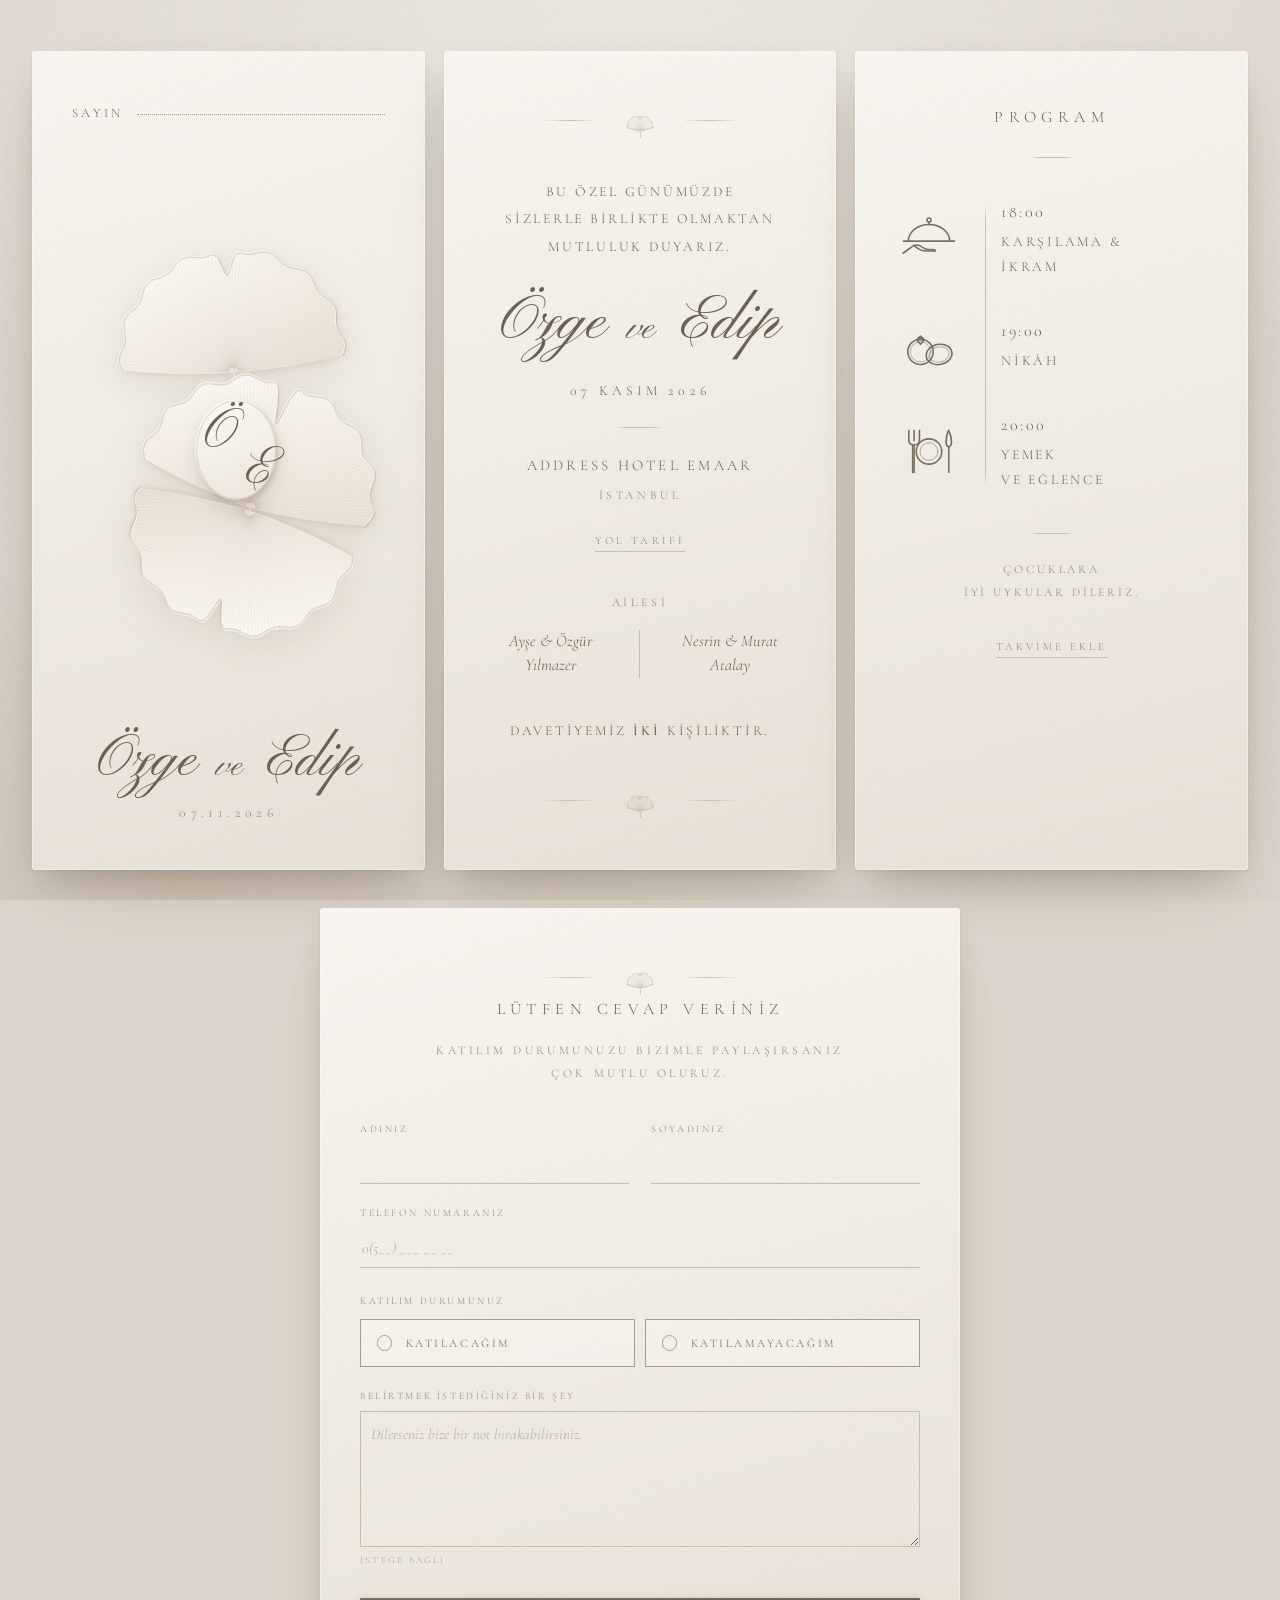
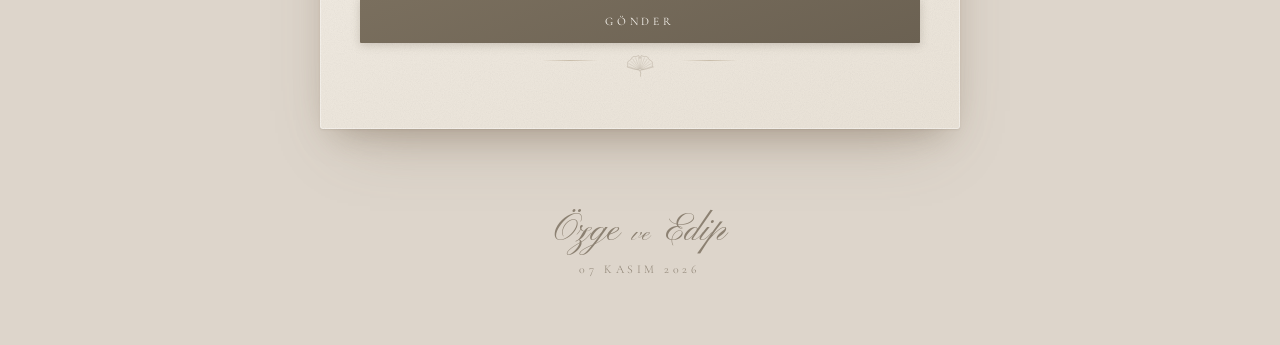
==== iki-kisi/index.html @ 48cc4e79 "Özge ve Edip için dijital düğün davetiyesini yayınlanabilir hale getir. Tek ve iki kişilik sayfalar," ====
<!DOCTYPE html>
<html lang="tr">
  <head>
    <meta charset="utf-8" />
    <meta name="viewport" content="width=device-width, initial-scale=1" />
    <title>Özge &amp; Edip — 07 Kasım 2026 Düğün Davetiyesi</title>
    <meta
      name="description"
      content="Özge ve Edip'in düğün davetiyesi. 07 Kasım 2026, Address Hotel Emaar, İstanbul. Katılım durumunuzu davetiye üzerinden bildirebilirsiniz."
    />
    <meta name="theme-color" content="#ddd5cb" />

    <!-- WhatsApp / sosyal medya önizlemesi -->
    <meta property="og:type" content="website" />
    <meta property="og:locale" content="tr_TR" />
    <meta property="og:title" content="Özge &amp; Edip — Düğün Davetiyesi" />
    <meta
      property="og:description"
      content="07 Kasım 2026 · Address Hotel Emaar, İstanbul. Sizleri aramızda görmek bizi çok mutlu edecek."
    />
    <meta property="og:image" content="../assets/img/og.jpg" />
    <meta property="og:image:width" content="1200" />
    <meta property="og:image:height" content="630" />
    <meta name="twitter:card" content="summary_large_image" />
    <meta name="twitter:image" content="../assets/img/og.jpg" />

    <link rel="icon" href="../assets/img/favicon.svg" type="image/svg+xml" />

    <link rel="preconnect" href="https://fonts.googleapis.com" />
    <link rel="preconnect" href="https://fonts.gstatic.com" crossorigin />
    <link
      href="https://fonts.googleapis.com/css2?family=Cormorant+Garamond:ital,wght@0,300;0,400;0,500;1,300;1,400&family=Pinyon+Script&display=swap"
      rel="stylesheet"
    />
    <link rel="stylesheet" href="../assets/css/davetiye.css" />
  </head>

  <!-- data-kisi: davetiyenin kaç kişilik olduğu (1 veya 2) -->
  <body data-kisi="2">
    <main class="davetiye">
      <!-- ======================= KAPAK ======================= -->
      <section class="kanat kanat--kapak acilan" aria-label="Davetiye kapağı">
        <p class="sayin">
          <span class="sayin__etiket">SAYIN</span>
          <span class="sayin__nokta" aria-hidden="true"></span>
        </p>

        <div class="kapak__gorsel">
          <img
            class="kapak__yapraklar"
            src="../assets/svg/kapak-yapraklar.svg"
            alt=""
            width="760"
            height="1030"
          />
          <span class="monogram" aria-hidden="true">
            <span class="monogram__harf monogram__harf--o">Ö</span>
            <span class="monogram__harf monogram__harf--e">E</span>
          </span>
        </div>

        <p class="el-yazisi kapak__isimler">
          Özge <span class="el-yazisi__ve">ve</span> Edip
        </p>
        <p class="majuskul kapak__tarih">07.11.2026</p>

        <a class="kaydir" href="#davet">
          <span class="kaydir__yazi">DAVETİYEYİ AÇ</span>
          <span class="kaydir__ok" aria-hidden="true"></span>
        </a>
      </section>

      <!-- ==================== DAVET METNİ ==================== -->
      <section class="kanat kanat--davet acilan" id="davet" aria-label="Davet">
        <div class="bordur" aria-hidden="true">
          <span class="bordur__cizgi"></span>
          <img class="bordur__yaprak" src="../assets/svg/sus-ginkgo.svg" alt="" width="100" height="90" />
          <span class="bordur__cizgi"></span>
        </div>

        <p class="majuskul ortala davet__giris">
          BU ÖZEL GÜNÜMÜZDE<br />
          SİZLERLE BİRLİKTE OLMAKTAN<br />
          MUTLULUK DUYARIZ.
        </p>

        <p class="el-yazisi ortala davet__isimler">
          Özge <span class="el-yazisi__ve">ve</span> Edip
        </p>

        <p class="majuskul ortala davet__tarih">07 KASIM 2026</p>

        <hr class="ayrac" />

        <p class="majuskul ortala davet__mekan">ADDRESS HOTEL EMAAR</p>
        <p class="majuskul majuskul--ince ortala davet__sehir">İSTANBUL</p>
        <p class="ortala davet__yol">
          <a
            class="ince-bag"
            href="https://maps.google.com/?q=Address+Hotel+Emaar+%C4%B0stanbul"
            target="_blank"
            rel="noopener"
            >YOL TARİFİ</a
          >
        </p>

        <p class="majuskul majuskul--ince ortala davet__ailesi">AİLESİ</p>
        <div class="aileler">
          <p class="aile">Ayşe &amp; Özgür<br />Yılmazer</p>
          <p class="aile">Nesrin &amp; Murat<br />Atalay</p>
        </div>

        <p class="majuskul ortala davet__kisi">
          DAVETİYEMİZ <span class="davet__kisi-sayi">İKİ</span> KİŞİLİKTİR.
        </p>

        <div class="bordur" aria-hidden="true">
          <span class="bordur__cizgi"></span>
          <img class="bordur__yaprak" src="../assets/svg/sus-ginkgo.svg" alt="" width="100" height="90" />
          <span class="bordur__cizgi"></span>
        </div>
      </section>

      <!-- ====================== PROGRAM ====================== -->
      <section class="kanat kanat--program acilan" aria-label="Program">
        <h2 class="majuskul ortala baslik">PROGRAM</h2>
        <hr class="ayrac" />

        <ol class="program">
          <li class="program__oge">
            <img class="program__ikon" src="../assets/svg/ikon-ikram.svg" alt="" width="64" height="56" />
            <span class="program__metin">
              <span class="majuskul program__saat">18:00</span>
              <span class="majuskul program__ad">KARŞILAMA &amp;<br />İKRAM</span>
            </span>
          </li>
          <li class="program__oge">
            <img class="program__ikon" src="../assets/svg/ikon-nikah.svg" alt="" width="64" height="56" />
            <span class="program__metin">
              <span class="majuskul program__saat">19:00</span>
              <span class="majuskul program__ad">NİKÂH</span>
            </span>
          </li>
          <li class="program__oge">
            <img class="program__ikon" src="../assets/svg/ikon-yemek.svg" alt="" width="64" height="56" />
            <span class="program__metin">
              <span class="majuskul program__saat">20:00</span>
              <span class="majuskul program__ad">YEMEK<br />VE EĞLENCE</span>
            </span>
          </li>
        </ol>

        <hr class="ayrac" />

        <p class="majuskul majuskul--ince ortala program__dilek">
          ÇOCUKLARA<br />İYİ UYKULAR DİLERİZ.
        </p>

        <p class="ortala davet__yol">
          <a class="ince-bag" href="../assets/ozge-edip-dugun.ics" download>TAKVİME EKLE</a>
        </p>
      </section>

      <!-- ==================== KATILIM FORMU =================== -->
      <section class="kanat kanat--rsvp acilan" id="cevap" aria-label="Katılım bildirimi">
        <div class="bordur" aria-hidden="true">
          <span class="bordur__cizgi"></span>
          <img class="bordur__yaprak" src="../assets/svg/sus-ginkgo.svg" alt="" width="100" height="90" />
          <span class="bordur__cizgi"></span>
        </div>

        <h2 class="majuskul ortala baslik">LÜTFEN CEVAP VERİNİZ</h2>
        <p class="majuskul majuskul--ince ortala rsvp__aciklama">
          KATILIM DURUMUNUZU BİZİMLE PAYLAŞIRSANIZ<br />ÇOK MUTLU OLURUZ.
        </p>

        <form class="form" id="katilimFormu" novalidate>
          <input type="hidden" name="davetiyeTipi" value="2 Kişilik" />
          <div class="form__ikili">
            <p class="alan">
              <label class="alan__etiket" for="ad">ADINIZ</label>
              <input
                class="alan__giris"
                type="text"
                id="ad"
                name="ad"
                autocomplete="given-name"
                maxlength="60"
                required
              />
              <span class="alan__hata" data-hata-for="ad"></span>
            </p>
            <p class="alan">
              <label class="alan__etiket" for="soyad">SOYADINIZ</label>
              <input
                class="alan__giris"
                type="text"
                id="soyad"
                name="soyad"
                autocomplete="family-name"
                maxlength="60"
                required
              />
              <span class="alan__hata" data-hata-for="soyad"></span>
            </p>
          </div>

          <p class="alan">
            <label class="alan__etiket" for="telefon">TELEFON NUMARANIZ</label>
            <input
              class="alan__giris"
              type="tel"
              id="telefon"
              name="telefon"
              inputmode="tel"
              autocomplete="tel"
              placeholder="0(5__) ___ __ __"
              maxlength="17"
              required
            />
            <span class="alan__hata" data-hata-for="telefon"></span>
          </p>

          <fieldset class="alan alan--secim">
            <legend class="alan__etiket">KATILIM DURUMUNUZ</legend>
            <div class="secimler">
              <label class="secim">
                <input type="radio" name="katilim" value="Katılacağım" required />
                <span class="secim__kutu">
                  <span class="secim__isaret" aria-hidden="true"></span>
                  <span class="secim__yazi">KATILACAĞIM</span>
                </span>
              </label>
              <label class="secim">
                <input type="radio" name="katilim" value="Katılamayacağım" required />
                <span class="secim__kutu">
                  <span class="secim__isaret" aria-hidden="true"></span>
                  <span class="secim__yazi">KATILAMAYACAĞIM</span>
                </span>
              </label>
            </div>
            <span class="alan__hata" data-hata-for="katilim"></span>
          </fieldset>

          <p class="alan">
            <label class="alan__etiket" for="notu">BELİRTMEK İSTEDİĞİNİZ BİR ŞEY</label>
            <textarea
              class="alan__giris alan__giris--uzun"
              id="notu"
              name="notu"
              rows="4"
              maxlength="600"
              placeholder="Dilerseniz bize bir not bırakabilirsiniz."
            ></textarea>
            <span class="alan__ipucu">İSTEĞE BAĞLI</span>
          </p>

          <button class="dugme" type="submit" id="gonderDugmesi">
            <span class="dugme__yazi">GÖNDER</span>
            <span class="dugme__yukleniyor" aria-hidden="true"></span>
          </button>

          <p class="form__durum" id="formDurumu" role="status" aria-live="polite"></p>
        </form>

        <!-- Gönderim sonrası teşekkür kartı -->
        <div class="tesekkur" id="tesekkurKarti" hidden>
          <img class="tesekkur__yaprak" src="../assets/svg/sus-ginkgo.svg" alt="" width="100" height="90" />
          <p class="el-yazisi tesekkur__baslik">Teşekkür ederiz</p>
          <p class="majuskul majuskul--ince ortala tesekkur__metin" id="tesekkurMetin"></p>
          <button class="ince-bag tesekkur__yeniden" type="button" id="yenidenGonder">
            CEVABIMI GÜNCELLE
          </button>
        </div>

        <div class="bordur" aria-hidden="true">
          <span class="bordur__cizgi"></span>
          <img class="bordur__yaprak" src="../assets/svg/sus-ginkgo.svg" alt="" width="100" height="90" />
          <span class="bordur__cizgi"></span>
        </div>
      </section>
    </main>

    <footer class="dip">
      <p class="el-yazisi dip__isimler">Özge <span class="el-yazisi__ve">ve</span> Edip</p>
      <p class="majuskul majuskul--ince">07 KASIM 2026</p>
    </footer>

    <script src="../assets/js/config.js"></script>
    <script src="../assets/js/davetiye.js"></script>
  </body>
</html>
---- assets/css/davetiye.css ----
/* =========================================================
   Özge & Edip — Dijital Davetiye
   Fiziksel trifold davetiyenin dijital karşılığı
   ========================================================= */

:root {
  /* Kağıt & mürekkep paleti (fotoğraftan örneklenip normalize edildi) */
  --kagit: #f4efe7;
  --kagit-koyu: #eae3d8;
  --kagit-acik: #fbf8f3;
  --tas: #ddd5cb;
  --tas-koyu: #cdc3b6;
  --murekkep: #6b6152;
  --murekkep-acik: #8c8172;
  --murekkep-soluk: #a89d8c;
  --altin: #b6a48c;
  --cizgi: #c9bdaa;

  /* Kabartma gölgeleri */
  --emboss-isik: rgba(255, 255, 255, 0.92);
  --emboss-golge: rgba(150, 133, 111, 0.45);

  /* Tipografi */
  --serif: "Cormorant Garamond", "Times New Roman", serif;
  --script: "Pinyon Script", "Cormorant Garamond", cursive;

  /* Ölçüler */
  --kanat-genislik: 27rem;
  --ic-bosluk: clamp(1.75rem, 6vw, 3.25rem);
}

*,
*::before,
*::after {
  box-sizing: border-box;
}

html {
  -webkit-text-size-adjust: 100%;
  scroll-behavior: smooth;
}

body {
  margin: 0;
  min-height: 100%;
  font-family: var(--serif);
  font-weight: 300;
  color: var(--murekkep);
  background-color: var(--tas);
  background-image: radial-gradient(
      ellipse 120% 80% at 50% 0%,
      rgba(255, 252, 246, 0.55),
      transparent 65%
    ),
    radial-gradient(
      ellipse 90% 70% at 15% 100%,
      rgba(180, 165, 145, 0.35),
      transparent 60%
    );
  background-attachment: fixed;
  line-height: 1.6;
  -webkit-font-smoothing: antialiased;
  text-rendering: optimizeLegibility;
}

/* Taş zemine ince grenli doku */
body::before {
  content: "";
  position: fixed;
  inset: 0;
  z-index: 0;
  pointer-events: none;
  opacity: 0.5;
  background-image: url("data:image/svg+xml,%3Csvg xmlns='http://www.w3.org/2000/svg' width='220' height='220'%3E%3Cfilter id='n'%3E%3CfeTurbulence type='fractalNoise' baseFrequency='0.85' numOctaves='3' stitchTiles='stitch'/%3E%3CfeColorMatrix type='saturate' values='0'/%3E%3C/filter%3E%3Crect width='220' height='220' filter='url(%23n)' opacity='0.35'/%3E%3C/svg%3E");
}

img,
svg {
  display: block;
  max-width: 100%;
}

/* =========================================================
   Yerleşim
   ========================================================= */

.davetiye {
  position: relative;
  z-index: 1;
  display: flex;
  flex-direction: column;
  align-items: center;
  gap: clamp(1.5rem, 4vw, 2.75rem);
  padding: clamp(1.25rem, 4vw, 3.5rem) clamp(0.75rem, 3vw, 2rem)
    clamp(3rem, 8vw, 5rem);
}

/* Bir davetiye kanadı = kağıt kart */
.kanat {
  position: relative;
  width: 100%;
  max-width: var(--kanat-genislik);
  padding: var(--ic-bosluk) clamp(1.5rem, 5vw, 2.5rem);
  background-color: var(--kagit);
  background-image: linear-gradient(
      165deg,
      var(--kagit-acik) 0%,
      var(--kagit) 45%,
      var(--kagit-koyu) 100%
    );
  border-radius: 3px;
  box-shadow: 0 1px 2px rgba(120, 104, 84, 0.16),
    0 14px 32px -12px rgba(120, 104, 84, 0.4),
    0 32px 64px -28px rgba(120, 104, 84, 0.35),
    inset 0 0 0 1px rgba(255, 255, 255, 0.4);
  overflow: hidden;
}

/* Kağıt lifi dokusu */
.kanat::after {
  content: "";
  position: absolute;
  inset: 0;
  pointer-events: none;
  opacity: 0.28;
  background-image: url("data:image/svg+xml,%3Csvg xmlns='http://www.w3.org/2000/svg' width='180' height='180'%3E%3Cfilter id='p'%3E%3CfeTurbulence type='fractalNoise' baseFrequency='0.9' numOctaves='4' stitchTiles='stitch'/%3E%3CfeColorMatrix type='saturate' values='0'/%3E%3C/filter%3E%3Crect width='180' height='180' filter='url(%23p)' opacity='0.4'/%3E%3C/svg%3E");
  mix-blend-mode: multiply;
}

.kanat > * {
  position: relative;
  z-index: 1;
}

/* =========================================================
   Tipografi yardımcıları
   ========================================================= */

.majuskul {
  margin: 0;
  font-weight: 300;
  font-size: clamp(0.72rem, 2.9vw, 0.86rem);
  letter-spacing: 0.24em;
  line-height: 1.85;
  text-transform: uppercase;
  color: var(--murekkep);
}

.majuskul--ince {
  color: var(--murekkep-acik);
  letter-spacing: 0.3em;
  font-size: clamp(0.64rem, 2.5vw, 0.74rem);
}

.el-yazisi {
  margin: 0;
  font-family: var(--script);
  font-weight: 400;
  letter-spacing: 0.01em;
  line-height: 1.15;
  color: var(--murekkep);
}

.ortala {
  text-align: center;
}

/* Kısa yatay ayraç çizgisi */
.ayrac {
  width: 2.75rem;
  height: 1px;
  margin: 1.5rem auto;
  border: 0;
  background: linear-gradient(
    90deg,
    transparent,
    var(--cizgi) 20%,
    var(--cizgi) 80%,
    transparent
  );
}

/* Ginkgo süslemeli üst/alt bordür: — 🍃 — */
.bordur {
  display: flex;
  align-items: center;
  justify-content: center;
  gap: clamp(0.9rem, 4vw, 1.4rem);
}

.bordur__cizgi {
  width: clamp(2.25rem, 12vw, 3.5rem);
  height: 1px;
  background: linear-gradient(90deg, transparent, var(--cizgi), transparent);
}

.bordur__yaprak {
  width: clamp(1.9rem, 7vw, 2.4rem);
  height: auto;
  color: var(--murekkep-soluk);
}

/* =========================================================
   Kabartma (letterpress / emboss) efekti
   ========================================================= */

.kabartma {
  color: var(--kagit);
  filter: drop-shadow(-1px -1px 0.5px var(--emboss-isik))
    drop-shadow(1.5px 2px 1.5px var(--emboss-golge))
    drop-shadow(0 6px 12px rgba(150, 133, 111, 0.22));
}

/* İnce, harf aralıklı bağlantı (Yol Tarifi, Takvime Ekle vb.) */
.ince-bag {
  display: inline-block;
  padding: 0.15em 0;
  font-family: inherit;
  font-size: clamp(0.6rem, 2.4vw, 0.68rem);
  font-weight: 300;
  letter-spacing: 0.28em;
  text-transform: uppercase;
  color: var(--murekkep-acik);
  text-decoration: none;
  border: 0;
  border-bottom: 1px solid var(--cizgi);
  background: none;
  cursor: pointer;
  transition: color 0.3s ease, border-color 0.3s ease;
}

.ince-bag:hover,
.ince-bag:focus-visible {
  color: var(--murekkep);
  border-color: var(--murekkep-acik);
}

.baslik {
  font-size: clamp(0.86rem, 3.4vw, 1rem);
  letter-spacing: 0.34em;
}

/* =========================================================
   KAPAK
   ========================================================= */

.kanat--kapak {
  padding-bottom: clamp(2rem, 6vw, 2.75rem);
}

.sayin {
  display: flex;
  align-items: baseline;
  gap: 0.85rem;
  margin: 0 0 clamp(0.75rem, 3vw, 1.5rem);
  font-size: clamp(0.7rem, 2.8vw, 0.8rem);
  font-weight: 300;
  letter-spacing: 0.26em;
  color: var(--murekkep);
}

.sayin__nokta {
  flex: 1;
  height: 0;
  border-bottom: 1px dotted var(--murekkep-soluk);
  transform: translateY(-0.15em);
}

.kapak__gorsel {
  position: relative;
  margin: 0 auto;
  width: 100%;
  container-type: inline-size;
}

.kapak__yapraklar {
  width: 100%;
  height: auto;
  /* SVG kendi ışık/gölge katmanlarını taşır; burada yalnızca hafif derinlik */
  filter: drop-shadow(0 10px 18px rgba(150, 133, 111, 0.18));
}

/* Yaprakların birleştiği yerdeki oval monogram (SVG'deki oval merkez konumu) */
.monogram {
  position: absolute;
  left: 52.6%;
  top: 50%;
  transform: translate(-50%, -50%);
  width: 25.5%;
  aspect-ratio: 190 / 236;
  display: grid;
  place-items: center;
  border-radius: 50%;
  background-image: linear-gradient(
    160deg,
    var(--kagit-acik) 0%,
    var(--kagit) 50%,
    var(--kagit-koyu) 100%
  );
  box-shadow: -1px -1px 1px rgba(255, 255, 255, 0.9),
    2px 3px 5px rgba(150, 133, 111, 0.35), 0 10px 20px rgba(150, 133, 111, 0.22),
    inset 0 0 0 1px rgba(185, 166, 141, 0.4);
}

.monogram__harf {
  position: absolute;
  font-family: var(--script);
  font-weight: 400;
  line-height: 1;
  color: var(--murekkep);
}

.monogram__harf--o {
  font-size: 2.7rem; /* container query desteklenmezse yedek */
  font-size: 17.5cqw;
  left: 9%;
  top: 6%;
}

.monogram__harf--e {
  font-size: 2.5rem;
  font-size: 16.5cqw;
  right: 7%;
  bottom: 4%;
}

.kapak__isimler {
  margin-top: clamp(-1.5rem, -4vw, -0.75rem);
  font-size: clamp(2.6rem, 12vw, 3.6rem);
  text-align: center;
}

.el-yazisi__ve {
  font-size: 0.62em;
  padding: 0 0.12em;
}

.kapak__tarih {
  margin-top: 0.35rem;
  text-align: center;
  letter-spacing: 0.32em;
  color: var(--murekkep-acik);
}

.kaydir {
  display: flex;
  flex-direction: column;
  align-items: center;
  gap: 0.6rem;
  margin-top: clamp(1.5rem, 5vw, 2.25rem);
  font-size: 0.6rem;
  letter-spacing: 0.3em;
  color: var(--murekkep-soluk);
  text-decoration: none;
  transition: color 0.3s ease;
}

.kaydir:hover,
.kaydir:focus-visible {
  color: var(--murekkep);
}

.kaydir__ok {
  width: 1px;
  height: 2.25rem;
  background: linear-gradient(to bottom, var(--cizgi), transparent);
  animation: kaydirAnim 2.4s ease-in-out infinite;
}

@keyframes kaydirAnim {
  0%,
  100% {
    transform: scaleY(1);
    opacity: 0.75;
  }
  50% {
    transform: scaleY(1.35);
    opacity: 1;
  }
}

/* =========================================================
   DAVET METNİ
   ========================================================= */

.davet__giris {
  margin-top: clamp(1.75rem, 6vw, 2.5rem);
  letter-spacing: 0.2em;
  line-height: 2;
}

.davet__isimler {
  margin-top: clamp(1.25rem, 5vw, 1.75rem);
  font-size: clamp(2.7rem, 13vw, 3.9rem);
}

.davet__tarih {
  margin-top: clamp(0.75rem, 3vw, 1.1rem);
  letter-spacing: 0.3em;
}

.davet__mekan {
  letter-spacing: 0.22em;
  font-size: clamp(0.78rem, 3.1vw, 0.92rem);
}

.davet__sehir {
  margin-top: 0.35rem;
}

.davet__yol {
  margin: clamp(0.9rem, 3vw, 1.25rem) 0 0;
}

.davet__ailesi {
  margin-top: clamp(1.75rem, 6vw, 2.5rem);
  letter-spacing: 0.32em;
}

.aileler {
  display: grid;
  grid-template-columns: 1fr 1px 1fr;
  align-items: center;
  gap: 0 clamp(0.85rem, 4vw, 1.4rem);
  margin-top: clamp(0.75rem, 3vw, 1rem);
}

.aileler::before {
  content: "";
  grid-column: 2;
  grid-row: 1;
  align-self: stretch;
  background: var(--cizgi);
}

.aile {
  margin: 0;
  font-style: italic;
  font-size: clamp(0.74rem, 3vw, 1.02rem);
  line-height: 1.45;
  text-align: center;
  color: var(--murekkep);
  overflow-wrap: break-word;
}

.aile:first-of-type {
  grid-column: 1;
  grid-row: 1;
}

.aile:last-of-type {
  grid-column: 3;
  grid-row: 1;
}

.davet__kisi {
  margin-top: clamp(1.75rem, 6vw, 2.5rem);
  margin-bottom: clamp(1.75rem, 6vw, 2.5rem);
  letter-spacing: 0.2em;
}

.davet__kisi-sayi {
  font-weight: 500;
  letter-spacing: 0.22em;
}

/* =========================================================
   PROGRAM
   ========================================================= */

.program {
  position: relative;
  list-style: none;
  margin: clamp(1.75rem, 6vw, 2.5rem) 0;
  padding: 0;
  display: grid;
  gap: clamp(1.6rem, 6vw, 2.25rem);
}

/* İkon sütunu ile metni ayıran dikey çizgi */
.program::before {
  content: "";
  position: absolute;
  top: 0.35rem;
  bottom: 0.35rem;
  left: clamp(4.4rem, 20vw, 5.6rem);
  width: 1px;
  background: linear-gradient(
    to bottom,
    transparent,
    var(--cizgi) 6%,
    var(--cizgi) 94%,
    transparent
  );
}

.program__oge {
  display: grid;
  grid-template-columns: clamp(3.4rem, 16vw, 4.2rem) 1fr;
  align-items: center;
  gap: 0 clamp(1.6rem, 8vw, 2.4rem);
}

.program__ikon {
  width: 100%;
  height: auto;
  justify-self: center;
  opacity: 0.9;
}

.program__metin {
  display: block;
}

.program__saat {
  display: block;
  letter-spacing: 0.16em;
  font-size: clamp(0.86rem, 3.6vw, 1rem);
}

.program__ad {
  display: block;
  margin-top: 0.1rem;
  letter-spacing: 0.2em;
  color: var(--murekkep);
}

.program__dilek {
  margin-bottom: clamp(1.25rem, 5vw, 1.75rem);
  letter-spacing: 0.24em;
  line-height: 2;
}

/* =========================================================
   KATILIM FORMU
   ========================================================= */

.kanat--rsvp {
  max-width: min(34rem, 100%);
  padding-bottom: clamp(2.25rem, 7vw, 3.25rem);
}

.rsvp__aciklama {
  margin-top: 0.9rem;
  margin-bottom: clamp(1.75rem, 6vw, 2.25rem);
  line-height: 2;
}

.form {
  display: grid;
  gap: clamp(1.1rem, 4vw, 1.4rem);
}

.form__ikili {
  display: grid;
  gap: clamp(1.1rem, 4vw, 1.4rem);
}

.alan {
  display: grid;
  gap: 0.4rem;
  margin: 0;
  min-width: 0;
}

.alan--secim {
  border: 0;
  padding: 0;
  margin: 0.25rem 0 0;
}

.alan__etiket {
  padding: 0;
  font-size: 0.62rem;
  font-weight: 300;
  letter-spacing: 0.26em;
  text-transform: uppercase;
  color: var(--murekkep-acik);
}

.alan__giris {
  width: 100%;
  padding: 0.55rem 0.15rem;
  font-family: var(--serif);
  font-size: 1.05rem;
  font-weight: 400;
  color: var(--murekkep);
  background: transparent;
  border: 0;
  border-bottom: 1px solid var(--cizgi);
  border-radius: 0;
  transition: border-color 0.3s ease, box-shadow 0.3s ease;
  -webkit-appearance: none;
  appearance: none;
}

.alan__giris::placeholder {
  color: var(--murekkep-soluk);
  opacity: 0.7;
  font-style: italic;
  font-size: 0.95rem;
}

.alan__giris:focus {
  outline: none;
  border-color: var(--altin);
  box-shadow: 0 1px 0 0 var(--altin);
}

.alan__giris--uzun {
  padding: 0.6rem 0.65rem;
  border: 1px solid var(--cizgi);
  line-height: 1.7;
  resize: vertical;
  min-height: 5.5rem;
}

.alan__giris--uzun:focus {
  box-shadow: none;
}

.alan__ipucu {
  font-size: 0.58rem;
  letter-spacing: 0.24em;
  text-transform: uppercase;
  color: var(--murekkep-soluk);
}

.alan__hata {
  font-size: 0.68rem;
  letter-spacing: 0.1em;
  color: #a8624f;
  min-height: 0;
}

.alan__hata:empty {
  display: none;
}

.alan--hatali .alan__giris {
  border-color: #c08a78;
}

/* Katılım seçimi */
.secimler {
  display: grid;
  gap: 0.6rem;
  margin-top: 0.55rem;
}

.secim {
  display: block;
  cursor: pointer;
}

.secim input {
  position: absolute;
  opacity: 0;
  width: 0;
  height: 0;
}

.secim__kutu {
  display: flex;
  align-items: center;
  gap: 0.85rem;
  padding: 0.85rem 1rem;
  border: 1px solid var(--murekkep-soluk);
  background: rgba(255, 255, 255, 0.28);
  transition: border-color 0.3s ease, background 0.3s ease,
    box-shadow 0.3s ease;
}

.secim__isaret {
  position: relative;
  flex: none;
  width: 0.95rem;
  height: 0.95rem;
  border: 1px solid var(--murekkep-soluk);
  border-radius: 50%;
}

.secim__isaret::after {
  content: "";
  position: absolute;
  inset: 0.2rem;
  border-radius: 50%;
  background: var(--murekkep);
  opacity: 0;
  transform: scale(0.4);
  transition: opacity 0.25s ease, transform 0.25s ease;
}

.secim__yazi {
  font-size: 0.72rem;
  letter-spacing: 0.22em;
  color: var(--murekkep);
}

.secim input:checked + .secim__kutu {
  border-color: var(--altin);
  background: rgba(255, 255, 255, 0.6);
  box-shadow: inset 0 0 0 1px rgba(182, 164, 140, 0.35);
}

.secim input:checked + .secim__kutu .secim__isaret {
  border-color: var(--murekkep);
}

.secim input:checked + .secim__kutu .secim__isaret::after {
  opacity: 1;
  transform: scale(1);
}

.secim input:focus-visible + .secim__kutu {
  border-color: var(--murekkep-acik);
  box-shadow: 0 0 0 2px rgba(182, 164, 140, 0.35);
}

/* Gönder düğmesi */
.dugme {
  position: relative;
  margin-top: 0.5rem;
  padding: 0.95rem 1.5rem;
  font-family: var(--serif);
  font-size: 0.72rem;
  font-weight: 400;
  letter-spacing: 0.34em;
  text-transform: uppercase;
  color: var(--kagit-acik);
  background: linear-gradient(160deg, #7a6f5e, var(--murekkep));
  border: 0;
  border-radius: 1px;
  cursor: pointer;
  transition: background 0.3s ease, box-shadow 0.3s ease, opacity 0.3s ease;
  box-shadow: 0 2px 10px rgba(107, 97, 82, 0.28);
}

.dugme:hover:not(:disabled) {
  background: linear-gradient(160deg, #877b68, #5d5446);
  box-shadow: 0 4px 16px rgba(107, 97, 82, 0.35);
}

.dugme:disabled {
  opacity: 0.6;
  cursor: default;
}

.dugme__yukleniyor {
  display: none;
  position: absolute;
  top: 50%;
  right: 1.15rem;
  width: 0.85rem;
  height: 0.85rem;
  margin-top: -0.425rem;
  border: 1px solid rgba(255, 255, 255, 0.35);
  border-top-color: var(--kagit-acik);
  border-radius: 50%;
  animation: donuyor 0.9s linear infinite;
}

.dugme--bekliyor .dugme__yukleniyor {
  display: block;
}

@keyframes donuyor {
  to {
    transform: rotate(360deg);
  }
}

.form__durum {
  margin: 0;
  font-size: 0.72rem;
  letter-spacing: 0.12em;
  line-height: 1.7;
  text-align: center;
  color: #a8624f;
}

.form__durum:empty {
  display: none;
}

/* Teşekkür kartı */
.tesekkur {
  display: grid;
  justify-items: center;
  gap: 0.5rem;
  padding: clamp(1.5rem, 6vw, 2.25rem) 0;
  text-align: center;
}

.form[hidden],
.tesekkur[hidden] {
  display: none;
}

.tesekkur__yaprak {
  width: clamp(2.4rem, 10vw, 3rem);
  height: auto;
  opacity: 0.85;
}

.tesekkur__baslik {
  margin-top: 0.4rem;
  font-size: clamp(2.1rem, 10vw, 2.8rem);
}

.tesekkur__metin {
  margin: 0.35rem 0 1.1rem;
  line-height: 2;
}

/* =========================================================
   DİP
   ========================================================= */

.dip {
  position: relative;
  z-index: 1;
  padding: 0 1.25rem clamp(2.5rem, 8vw, 4rem);
  text-align: center;
  color: var(--murekkep-acik);
}

.dip__isimler {
  font-size: clamp(1.9rem, 8vw, 2.4rem);
  color: var(--murekkep-acik);
  margin-bottom: 0.35rem;
}

.dip .majuskul {
  letter-spacing: 0.3em;
}

/* =========================================================
   Geniş ekran: kanatlar yan yana (trifold)
   ========================================================= */

@media (min-width: 40rem) {
  .form__ikili {
    grid-template-columns: 1fr 1fr;
  }
  .secimler {
    grid-template-columns: 1fr 1fr;
  }
}

@media (min-width: 68rem) {
  .davetiye {
    display: grid;
    grid-template-columns: repeat(3, minmax(0, var(--kanat-genislik)));
    align-items: stretch;
    justify-content: center;
    gap: clamp(0.75rem, 1.5vw, 1.25rem);
    row-gap: clamp(1.5rem, 3vw, 2.5rem);
  }

  .kanat--rsvp {
    grid-column: 1 / -1;
    max-width: 40rem;
    margin: 0 auto;
  }

  .kaydir {
    display: none;
  }

  .kanat--kapak {
    display: flex;
    flex-direction: column;
  }

  .kanat--kapak .kapak__gorsel {
    flex: 1;
    display: flex;
    align-items: center;
  }
}

/* =========================================================
   Görünüme girdikçe yumuşak açılma
   ========================================================= */

.acilan {
  opacity: 0;
  transform: translateY(18px);
  transition: opacity 1s ease, transform 1s ease;
}

.acilan.gorunur {
  opacity: 1;
  transform: none;
}

@media (prefers-reduced-motion: reduce) {
  html {
    scroll-behavior: auto;
  }
  .acilan {
    opacity: 1;
    transform: none;
    transition: none;
  }
}

/* =========================================================
   Paylaşım paneli (kök index.html)
   ========================================================= */

.panel {
  min-height: 100vh;
}

.panel__icerik {
  position: relative;
  z-index: 1;
  display: flex;
  justify-content: center;
  padding: clamp(1.5rem, 5vw, 3.5rem) clamp(0.75rem, 3vw, 2rem)
    clamp(3rem, 8vw, 5rem);
}

.kanat--panel {
  max-width: 36rem;
}

.panel__isimler {
  margin-top: clamp(1.25rem, 4vw, 1.75rem);
  font-size: clamp(2.6rem, 12vw, 3.6rem);
}

.panel__aciklama {
  margin: 0.9rem 0 clamp(1.75rem, 6vw, 2.25rem);
  letter-spacing: 0.14em;
  font-size: clamp(0.58rem, 2.3vw, 0.68rem);
  line-height: 2;
}

.linkler {
  display: grid;
  gap: 1rem;
}

.link-kart {
  padding: 1.15rem 1.1rem 1.25rem;
  border: 1px solid var(--cizgi);
  background: rgba(255, 255, 255, 0.28);
}

.link-kart__baslik {
  letter-spacing: 0.28em;
}

.link-kart__yol {
  margin: 0.55rem 0 1rem;
  font-size: 0.82rem;
  letter-spacing: 0.02em;
  line-height: 1.5;
  word-break: break-all;
  color: var(--murekkep-acik);
}

.link-kart__aksiyon {
  display: flex;
  flex-wrap: wrap;
  gap: 0.85rem 1.15rem;
}

.panel__not {
  min-height: 1.4em;
  margin: 1.25rem 0 1.5rem;
}
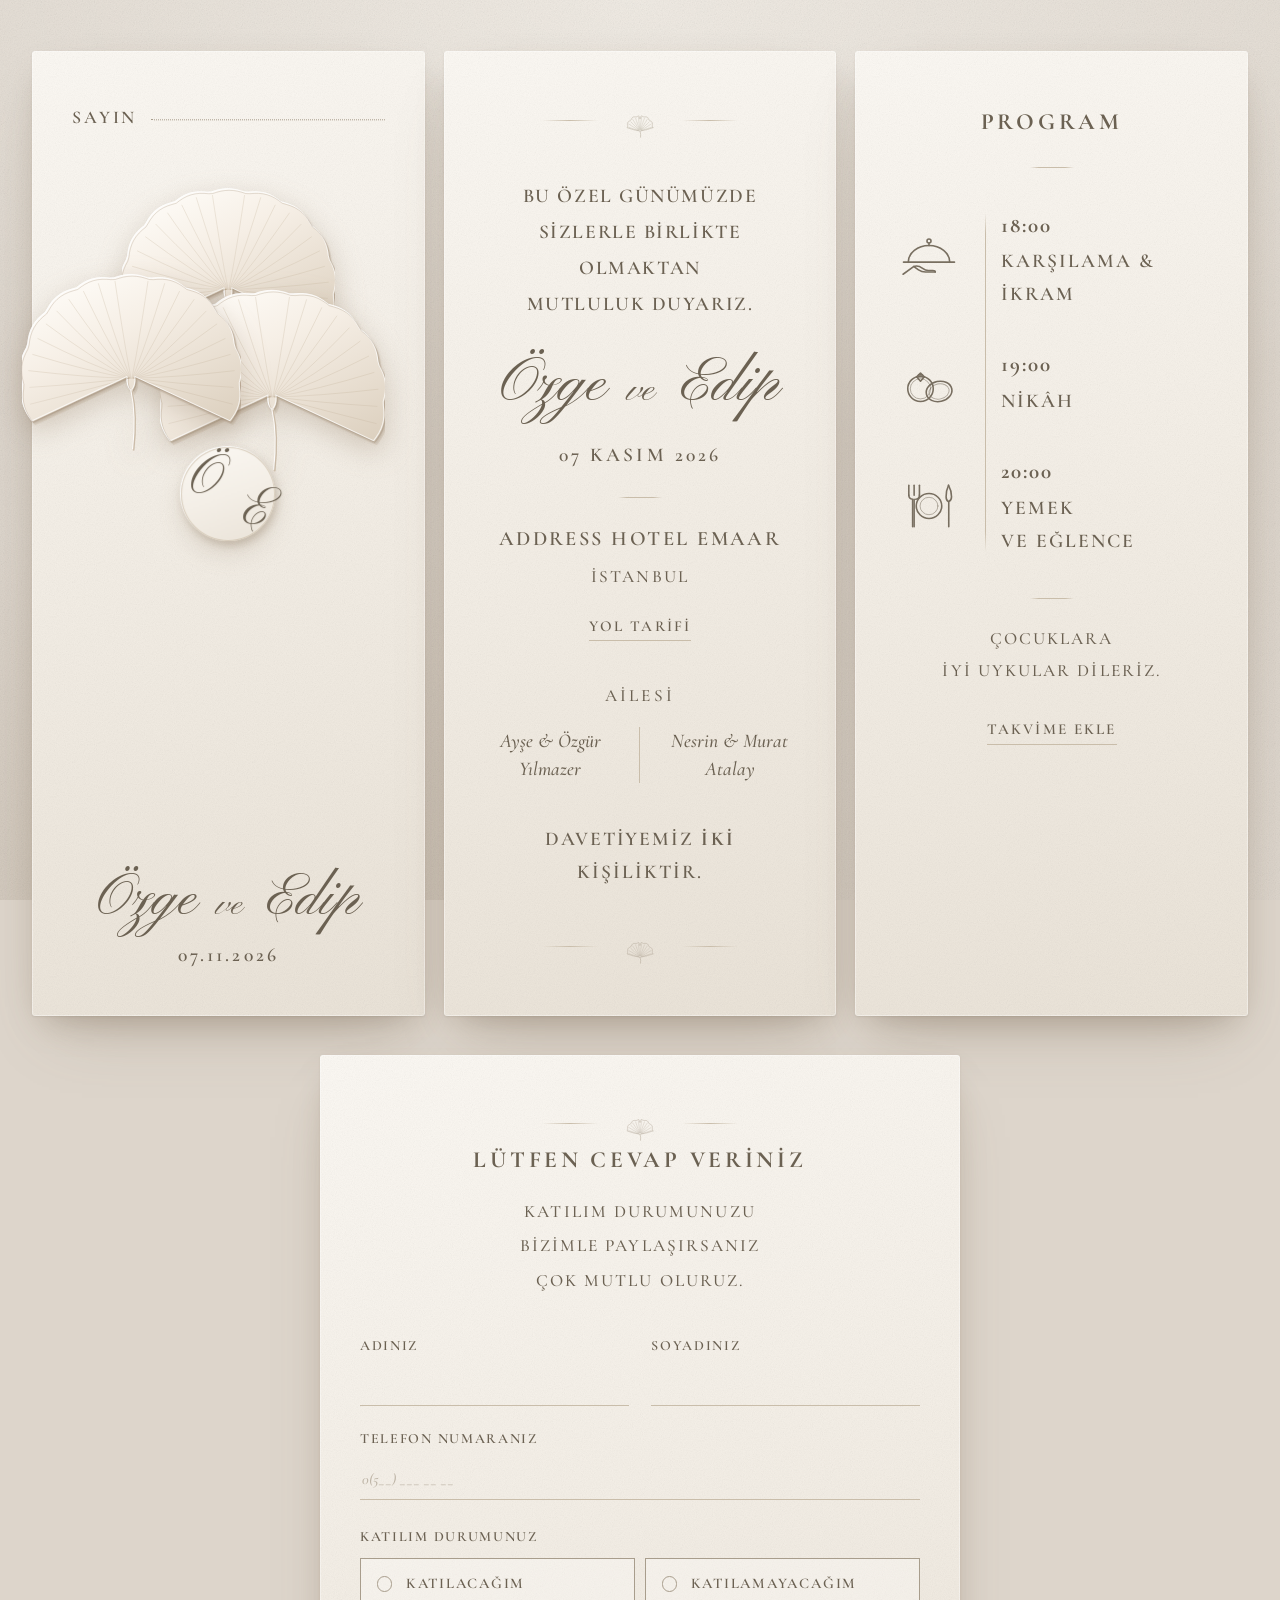
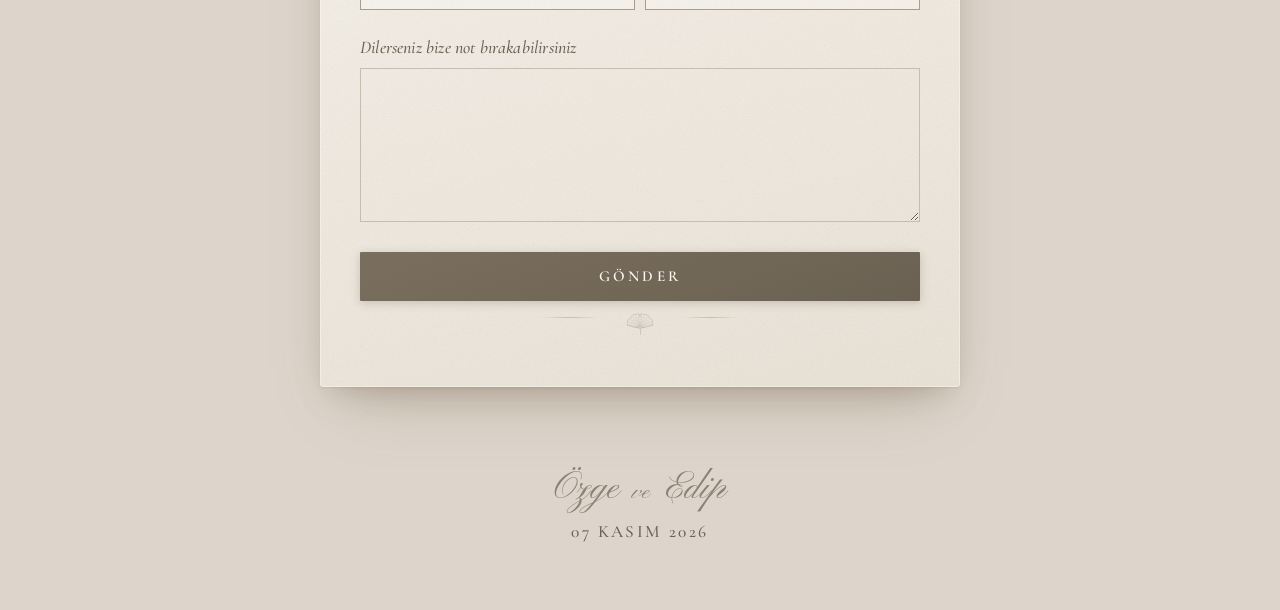
==== commit f1cb5227: "Kapaktaki ginkgo kümesini üç yapraklı ve hareketli hale getir; yazıları büyüt. Not alanı etiketi art" ====
--- a/iki-kisi/index.html
+++ b/iki-kisi/index.html
@@ -18,18 +18,19 @@
       property="og:description"
       content="07 Kasım 2026 · Address Hotel Emaar, İstanbul. Sizleri aramızda görmek bizi çok mutlu edecek."
     />
-    <meta property="og:image" content="../assets/img/og.jpg" />
+    <meta property="og:url" content="https://edippppp.github.io/ozge-edip-davetiye/iki-kisi/" />
+    <meta property="og:image" content="https://edippppp.github.io/ozge-edip-davetiye/assets/img/og.jpg" />
     <meta property="og:image:width" content="1200" />
     <meta property="og:image:height" content="630" />
     <meta name="twitter:card" content="summary_large_image" />
-    <meta name="twitter:image" content="../assets/img/og.jpg" />
+    <meta name="twitter:image" content="https://edippppp.github.io/ozge-edip-davetiye/assets/img/og.jpg" />
 
     <link rel="icon" href="../assets/img/favicon.svg" type="image/svg+xml" />
 
     <link rel="preconnect" href="https://fonts.googleapis.com" />
     <link rel="preconnect" href="https://fonts.gstatic.com" crossorigin />
     <link
-      href="https://fonts.googleapis.com/css2?family=Cormorant+Garamond:ital,wght@0,300;0,400;0,500;1,300;1,400&family=Pinyon+Script&display=swap"
+      href="https://fonts.googleapis.com/css2?family=Cormorant+Garamond:ital,wght@0,400;0,500;0,600;0,700;1,400;1,500;1,600&family=Pinyon+Script&display=swap"
       rel="stylesheet"
     />
     <link rel="stylesheet" href="../assets/css/davetiye.css" />
@@ -46,13 +47,11 @@
         </p>
 
         <div class="kapak__gorsel">
-          <img
-            class="kapak__yapraklar"
-            src="../assets/svg/kapak-yapraklar.svg"
-            alt=""
-            width="760"
-            height="1030"
-          />
+          <div class="ginkgo" aria-hidden="true">
+            <img class="ginkgo__yaprak ginkgo__yaprak--ust" src="../assets/svg/yaprak.svg" alt="" width="400" height="450" />
+            <img class="ginkgo__yaprak ginkgo__yaprak--sol" src="../assets/svg/yaprak.svg" alt="" width="400" height="450" />
+            <img class="ginkgo__yaprak ginkgo__yaprak--sag" src="../assets/svg/yaprak.svg" alt="" width="400" height="450" />
+          </div>
           <span class="monogram" aria-hidden="true">
             <span class="monogram__harf monogram__harf--o">Ö</span>
             <span class="monogram__harf monogram__harf--e">E</span>
@@ -80,7 +79,8 @@
 
         <p class="majuskul ortala davet__giris">
           BU ÖZEL GÜNÜMÜZDE<br />
-          SİZLERLE BİRLİKTE OLMAKTAN<br />
+          SİZLERLE BİRLİKTE<br />
+          OLMAKTAN<br />
           MUTLULUK DUYARIZ.
         </p>
 
@@ -171,7 +171,7 @@
 
         <h2 class="majuskul ortala baslik">LÜTFEN CEVAP VERİNİZ</h2>
         <p class="majuskul majuskul--ince ortala rsvp__aciklama">
-          KATILIM DURUMUNUZU BİZİMLE PAYLAŞIRSANIZ<br />ÇOK MUTLU OLURUZ.
+          KATILIM DURUMUNUZU<br />BİZİMLE PAYLAŞIRSANIZ<br />ÇOK MUTLU OLURUZ.
         </p>
 
         <form class="form" id="katilimFormu" novalidate>
@@ -243,16 +243,14 @@
           </fieldset>
 
           <p class="alan">
-            <label class="alan__etiket" for="notu">BELİRTMEK İSTEDİĞİNİZ BİR ŞEY</label>
+            <label class="alan__etiket alan__etiket--cumle" for="notu">Dilerseniz bize not bırakabilirsiniz</label>
             <textarea
               class="alan__giris alan__giris--uzun"
               id="notu"
               name="notu"
               rows="4"
               maxlength="600"
-              placeholder="Dilerseniz bize bir not bırakabilirsiniz."
             ></textarea>
-            <span class="alan__ipucu">İSTEĞE BAĞLI</span>
           </p>
 
           <button class="dugme" type="submit" id="gonderDugmesi">
--- a/assets/css/davetiye.css
+++ b/assets/css/davetiye.css
@@ -44,7 +44,7 @@
   margin: 0;
   min-height: 100%;
   font-family: var(--serif);
-  font-weight: 300;
+  font-weight: 500;
   color: var(--murekkep);
   background-color: var(--tas);
   background-image: radial-gradient(
@@ -138,18 +138,19 @@
 
 .majuskul {
   margin: 0;
-  font-weight: 300;
-  font-size: clamp(0.72rem, 2.9vw, 0.86rem);
-  letter-spacing: 0.24em;
-  line-height: 1.85;
+  font-weight: 600;
+  font-size: clamp(1rem, 3.8vw, 1.22rem);
+  letter-spacing: 0.1em;
+  line-height: 1.7;
   text-transform: uppercase;
   color: var(--murekkep);
 }
 
 .majuskul--ince {
-  color: var(--murekkep-acik);
-  letter-spacing: 0.3em;
-  font-size: clamp(0.64rem, 2.5vw, 0.74rem);
+  color: var(--murekkep);
+  letter-spacing: 0.12em;
+  font-weight: 500;
+  font-size: clamp(0.92rem, 3.4vw, 1.08rem);
 }
 
 .el-yazisi {
@@ -216,11 +217,11 @@
   display: inline-block;
   padding: 0.15em 0;
   font-family: inherit;
-  font-size: clamp(0.6rem, 2.4vw, 0.68rem);
-  font-weight: 300;
-  letter-spacing: 0.28em;
+  font-size: clamp(0.82rem, 3vw, 0.95rem);
+  font-weight: 600;
+  letter-spacing: 0.14em;
   text-transform: uppercase;
-  color: var(--murekkep-acik);
+  color: var(--murekkep);
   text-decoration: none;
   border: 0;
   border-bottom: 1px solid var(--cizgi);
@@ -236,8 +237,9 @@
 }
 
 .baslik {
-  font-size: clamp(0.86rem, 3.4vw, 1rem);
-  letter-spacing: 0.34em;
+  font-size: clamp(1.2rem, 4.4vw, 1.45rem);
+  letter-spacing: 0.16em;
+  font-weight: 700;
 }
 
 /* =========================================================
@@ -246,6 +248,7 @@
 
 .kanat--kapak {
   padding-bottom: clamp(2rem, 6vw, 2.75rem);
+  overflow: visible;
 }
 
 .sayin {
@@ -253,9 +256,9 @@
   align-items: baseline;
   gap: 0.85rem;
   margin: 0 0 clamp(0.75rem, 3vw, 1.5rem);
-  font-size: clamp(0.7rem, 2.8vw, 0.8rem);
-  font-weight: 300;
-  letter-spacing: 0.26em;
+  font-size: clamp(0.95rem, 3.5vw, 1.12rem);
+  font-weight: 600;
+  letter-spacing: 0.16em;
   color: var(--murekkep);
 }
 
@@ -270,24 +273,101 @@
   position: relative;
   margin: 0 auto;
   width: 100%;
+  transform-style: preserve-3d;
   container-type: inline-size;
 }
 
-.kapak__yapraklar {
+/* Üç ginkgo yaprağı — fiziksel davetiyedeki küme */
+.ginkgo {
+  position: relative;
   width: 100%;
+  aspect-ratio: 1 / 1.12;
+  perspective: 920px;
+  transform-style: preserve-3d;
+  animation: sahneNefes 11s ease-in-out infinite;
+}
+
+.ginkgo__yaprak {
+  position: absolute;
+  width: 68%;
   height: auto;
-  /* SVG kendi ışık/gölge katmanlarını taşır; burada yalnızca hafif derinlik */
-  filter: drop-shadow(0 10px 18px rgba(150, 133, 111, 0.18));
-}
-
-/* Yaprakların birleştiği yerdeki oval monogram (SVG'deki oval merkez konumu) */
+  transform-origin: 50% 76%;
+  pointer-events: none;
+  will-change: transform;
+  filter: drop-shadow(1px 10px 14px rgba(140, 118, 92, 0.32));
+}
+
+.ginkgo__yaprak--ust {
+  left: 16%;
+  top: -8%;
+  z-index: 1;
+  animation: yaprakUst 8s ease-in-out infinite;
+}
+
+.ginkgo__yaprak--sol {
+  left: -16%;
+  top: 16%;
+  width: 70%;
+  z-index: 2;
+  animation: yaprakSol 9.5s ease-in-out infinite;
+}
+
+.ginkgo__yaprak--sag {
+  left: 28%;
+  top: 20%;
+  width: 72%;
+  z-index: 1;
+  animation: yaprakSag 7.8s ease-in-out infinite;
+}
+
+@keyframes sahneNefes {
+  0%,
+  100% {
+    transform: rotateY(-5deg) rotateX(4deg);
+  }
+  50% {
+    transform: rotateY(6deg) rotateX(1deg);
+  }
+}
+
+@keyframes yaprakUst {
+  0%,
+  100% {
+    transform: rotate(-10deg) rotateY(-10deg) translate3d(0, 0, 12px);
+  }
+  50% {
+    transform: rotate(-3deg) rotateY(10deg) translate3d(0, -8px, 18px);
+  }
+}
+
+@keyframes yaprakSol {
+  0%,
+  100% {
+    transform: rotate(-128deg) rotateY(8deg) translate3d(0, 0, 4px);
+  }
+  50% {
+    transform: rotate(-120deg) rotateY(-9deg) translate3d(-4px, 6px, 10px);
+  }
+}
+
+@keyframes yaprakSag {
+  0%,
+  100% {
+    transform: rotate(126deg) rotateX(6deg) translate3d(0, 0, 2px);
+  }
+  50% {
+    transform: rotate(134deg) rotateX(-5deg) translate3d(5px, 4px, 12px);
+  }
+}
+
 .monogram {
   position: absolute;
-  left: 52.6%;
-  top: 50%;
+  left: 50%;
+  top: 46%;
   transform: translate(-50%, -50%);
-  width: 25.5%;
-  aspect-ratio: 190 / 236;
+  width: 30%;
+  aspect-ratio: 1;
+  z-index: 4;
   display: grid;
   place-items: center;
   border-radius: 50%;
@@ -297,9 +377,20 @@
     var(--kagit) 50%,
     var(--kagit-koyu) 100%
   );
-  box-shadow: -1px -1px 1px rgba(255, 255, 255, 0.9),
-    2px 3px 5px rgba(150, 133, 111, 0.35), 0 10px 20px rgba(150, 133, 111, 0.22),
-    inset 0 0 0 1px rgba(185, 166, 141, 0.4);
+  box-shadow: -1px -1px 1px rgba(255, 255, 255, 0.95),
+    2px 4px 8px rgba(150, 133, 111, 0.4), 0 12px 24px rgba(150, 133, 111, 0.22),
+    inset 0 0 0 1px rgba(185, 166, 141, 0.45);
+  animation: monogramNefes 11s ease-in-out infinite;
+}
+
+@keyframes monogramNefes {
+  0%,
+  100% {
+    transform: translate(-50%, -50%) translateZ(28px);
+  }
+  50% {
+    transform: translate(-50%, -52%) translateZ(36px);
+  }
 }
 
 .monogram__harf {
@@ -338,8 +429,9 @@
 .kapak__tarih {
   margin-top: 0.35rem;
   text-align: center;
-  letter-spacing: 0.32em;
-  color: var(--murekkep-acik);
+  letter-spacing: 0.16em;
+  font-weight: 600;
+  color: var(--murekkep);
 }
 
 .kaydir {
@@ -348,9 +440,10 @@
   align-items: center;
   gap: 0.6rem;
   margin-top: clamp(1.5rem, 5vw, 2.25rem);
-  font-size: 0.6rem;
-  letter-spacing: 0.3em;
-  color: var(--murekkep-soluk);
+  font-size: 0.82rem;
+  font-weight: 600;
+  letter-spacing: 0.18em;
+  color: var(--murekkep-acik);
   text-decoration: none;
   transition: color 0.3s ease;
 }
@@ -385,8 +478,8 @@
 
 .davet__giris {
   margin-top: clamp(1.75rem, 6vw, 2.5rem);
-  letter-spacing: 0.2em;
-  line-height: 2;
+  letter-spacing: 0.08em;
+  line-height: 1.85;
 }
 
 .davet__isimler {
@@ -396,12 +489,12 @@
 
 .davet__tarih {
   margin-top: clamp(0.75rem, 3vw, 1.1rem);
-  letter-spacing: 0.3em;
+  letter-spacing: 0.16em;
 }
 
 .davet__mekan {
-  letter-spacing: 0.22em;
-  font-size: clamp(0.78rem, 3.1vw, 0.92rem);
+  letter-spacing: 0.12em;
+  font-size: clamp(1.05rem, 4vw, 1.28rem);
 }
 
 .davet__sehir {
@@ -414,7 +507,7 @@
 
 .davet__ailesi {
   margin-top: clamp(1.75rem, 6vw, 2.5rem);
-  letter-spacing: 0.32em;
+  letter-spacing: 0.18em;
 }
 
 .aileler {
@@ -436,7 +529,8 @@
 .aile {
   margin: 0;
   font-style: italic;
-  font-size: clamp(0.74rem, 3vw, 1.02rem);
+  font-weight: 500;
+  font-size: clamp(0.98rem, 3.8vw, 1.22rem);
   line-height: 1.45;
   text-align: center;
   color: var(--murekkep);
@@ -456,12 +550,12 @@
 .davet__kisi {
   margin-top: clamp(1.75rem, 6vw, 2.5rem);
   margin-bottom: clamp(1.75rem, 6vw, 2.5rem);
-  letter-spacing: 0.2em;
+  letter-spacing: 0.1em;
 }
 
 .davet__kisi-sayi {
-  font-weight: 500;
-  letter-spacing: 0.22em;
+  font-weight: 700;
+  letter-spacing: 0.12em;
 }
 
 /* =========================================================
@@ -514,21 +608,23 @@
 
 .program__saat {
   display: block;
-  letter-spacing: 0.16em;
-  font-size: clamp(0.86rem, 3.6vw, 1rem);
+  letter-spacing: 0.1em;
+  font-size: clamp(1.12rem, 4.2vw, 1.32rem);
+  font-weight: 700;
 }
 
 .program__ad {
   display: block;
   margin-top: 0.1rem;
-  letter-spacing: 0.2em;
+  letter-spacing: 0.1em;
+  font-weight: 600;
   color: var(--murekkep);
 }
 
 .program__dilek {
   margin-bottom: clamp(1.25rem, 5vw, 1.75rem);
-  letter-spacing: 0.24em;
-  line-height: 2;
+  letter-spacing: 0.12em;
+  line-height: 1.85;
 }
 
 /* =========================================================
@@ -571,19 +667,27 @@
 
 .alan__etiket {
   padding: 0;
-  font-size: 0.62rem;
-  font-weight: 300;
-  letter-spacing: 0.26em;
+  font-size: 0.88rem;
+  font-weight: 600;
+  letter-spacing: 0.12em;
   text-transform: uppercase;
-  color: var(--murekkep-acik);
+  color: var(--murekkep);
+}
+
+.alan__etiket--cumle {
+  text-transform: none;
+  letter-spacing: 0.01em;
+  font-size: 1.12rem;
+  font-weight: 500;
+  font-style: italic;
 }
 
 .alan__giris {
   width: 100%;
   padding: 0.55rem 0.15rem;
   font-family: var(--serif);
-  font-size: 1.05rem;
-  font-weight: 400;
+  font-size: 1.22rem;
+  font-weight: 500;
   color: var(--murekkep);
   background: transparent;
   border: 0;
@@ -627,8 +731,9 @@
 }
 
 .alan__hata {
-  font-size: 0.68rem;
-  letter-spacing: 0.1em;
+  font-size: 0.88rem;
+  font-weight: 500;
+  letter-spacing: 0.02em;
   color: #a8624f;
   min-height: 0;
 }
@@ -692,8 +797,9 @@
 }
 
 .secim__yazi {
-  font-size: 0.72rem;
-  letter-spacing: 0.22em;
+  font-size: 0.92rem;
+  font-weight: 600;
+  letter-spacing: 0.12em;
   color: var(--murekkep);
 }
 
@@ -723,9 +829,9 @@
   margin-top: 0.5rem;
   padding: 0.95rem 1.5rem;
   font-family: var(--serif);
-  font-size: 0.72rem;
-  font-weight: 400;
-  letter-spacing: 0.34em;
+  font-size: 0.95rem;
+  font-weight: 600;
+  letter-spacing: 0.2em;
   text-transform: uppercase;
   color: var(--kagit-acik);
   background: linear-gradient(160deg, #7a6f5e, var(--murekkep));
@@ -772,8 +878,9 @@
 
 .form__durum {
   margin: 0;
-  font-size: 0.72rem;
-  letter-spacing: 0.12em;
+  font-size: 0.92rem;
+  font-weight: 500;
+  letter-spacing: 0.06em;
   line-height: 1.7;
   text-align: center;
   color: #a8624f;
@@ -832,7 +939,7 @@
 }
 
 .dip .majuskul {
-  letter-spacing: 0.3em;
+  letter-spacing: 0.14em;
 }
 
 /* =========================================================
@@ -875,8 +982,6 @@
 
   .kanat--kapak .kapak__gorsel {
     flex: 1;
-    display: flex;
-    align-items: center;
   }
 }
 
@@ -903,6 +1008,12 @@
     opacity: 1;
     transform: none;
     transition: none;
+  }
+  .ginkgo,
+  .ginkgo__yaprak,
+  .monogram,
+  .kaydir__ok {
+    animation: none !important;
   }
 }
 
@@ -934,9 +1045,9 @@
 
 .panel__aciklama {
   margin: 0.9rem 0 clamp(1.75rem, 6vw, 2.25rem);
-  letter-spacing: 0.14em;
-  font-size: clamp(0.58rem, 2.3vw, 0.68rem);
-  line-height: 2;
+  letter-spacing: 0.08em;
+  font-size: clamp(0.88rem, 3.2vw, 1.02rem);
+  line-height: 1.85;
 }
 
 .linkler {
@@ -951,16 +1062,17 @@
 }
 
 .link-kart__baslik {
-  letter-spacing: 0.28em;
+  letter-spacing: 0.14em;
 }
 
 .link-kart__yol {
   margin: 0.55rem 0 1rem;
-  font-size: 0.82rem;
+  font-size: 0.95rem;
+  font-weight: 500;
   letter-spacing: 0.02em;
   line-height: 1.5;
   word-break: break-all;
-  color: var(--murekkep-acik);
+  color: var(--murekkep);
 }
 
 .link-kart__aksiyon {
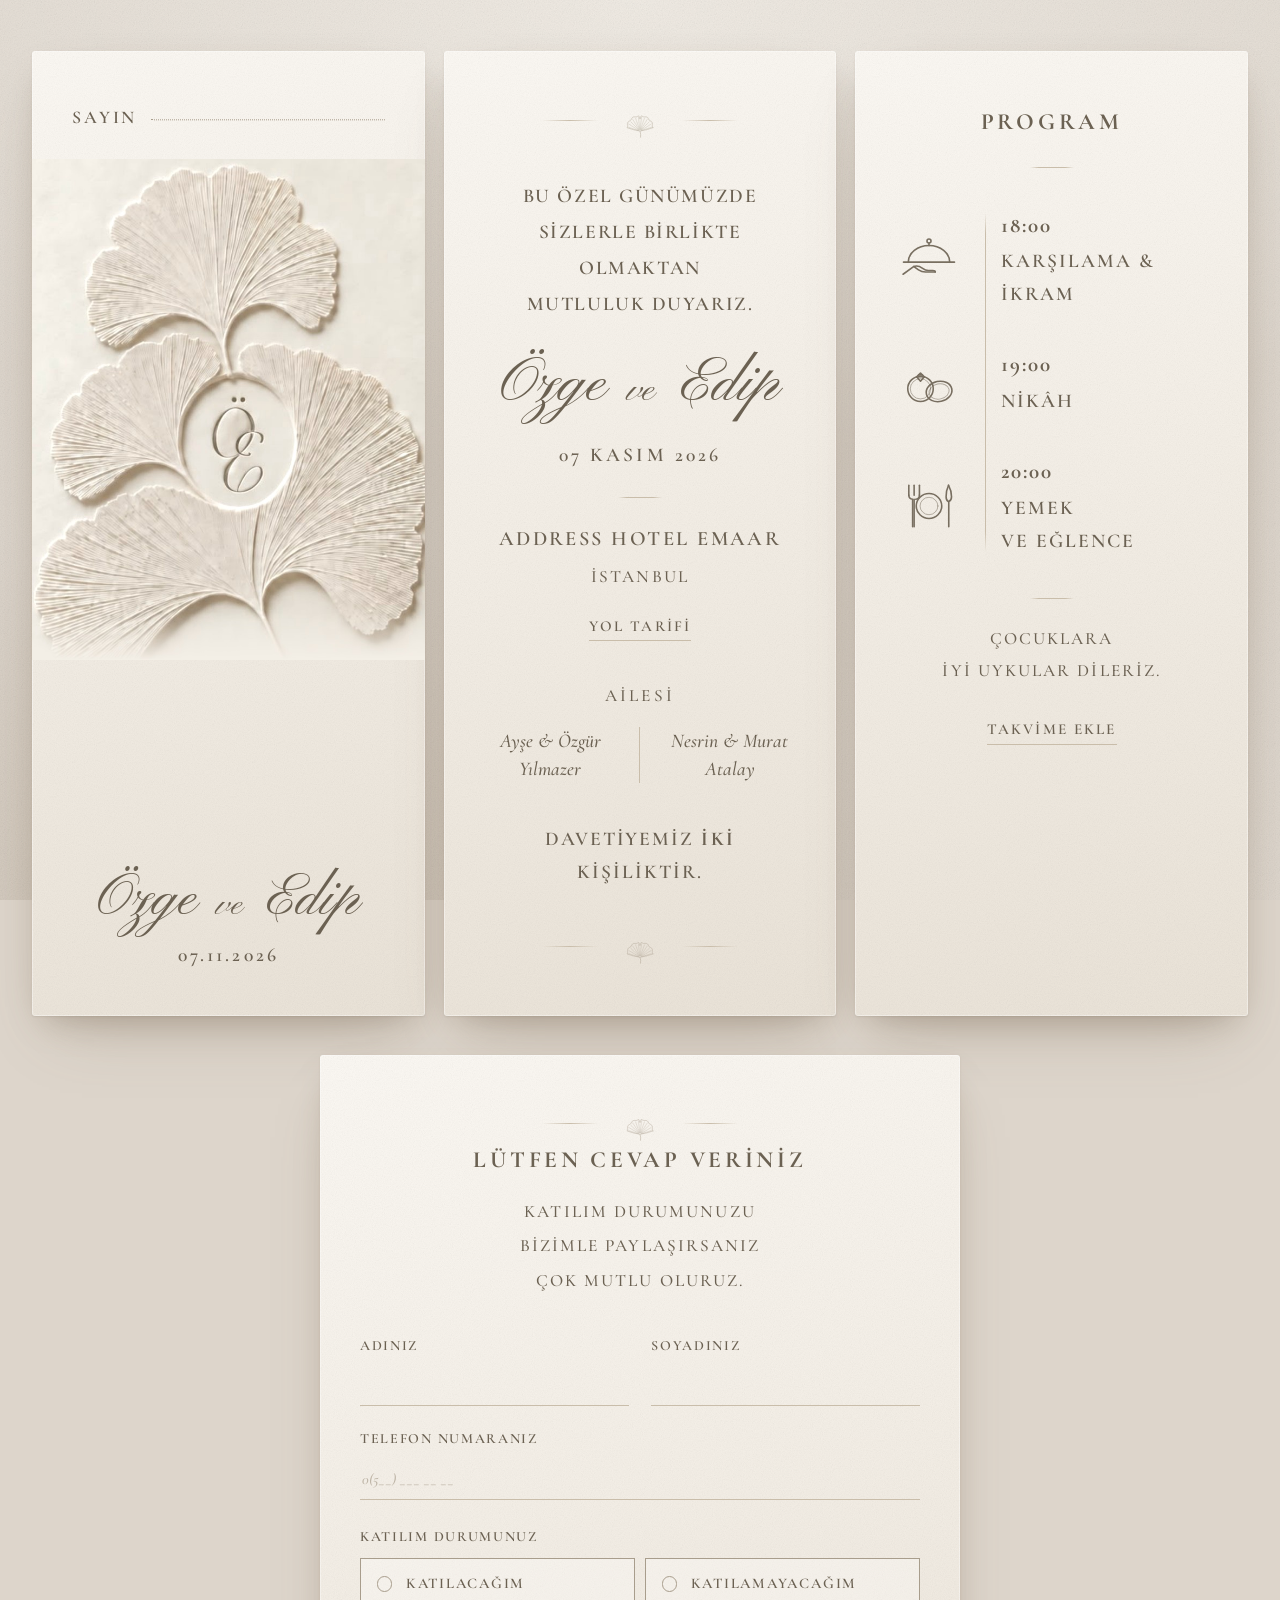
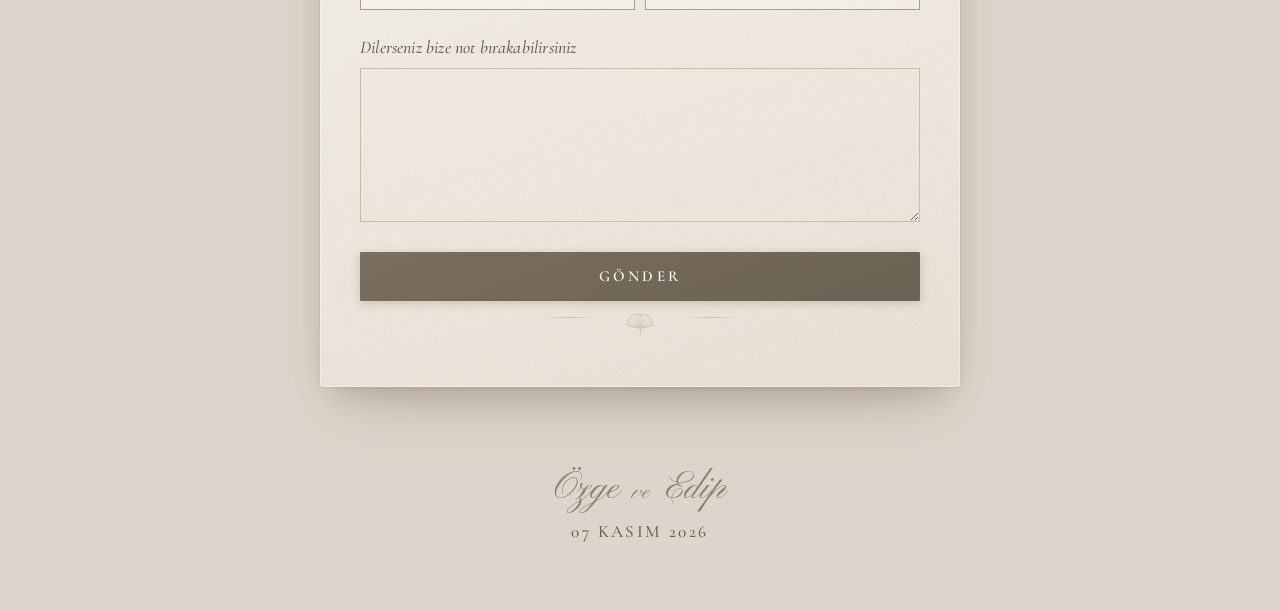
==== commit 789e3458: "Kapaktaki ginkgo kümesini fiziksel davetiyenin kabartmasından birebir kullan. Co-authored-by: Cursor" ====
--- a/iki-kisi/index.html
+++ b/iki-kisi/index.html
@@ -47,15 +47,13 @@
         </p>
 
         <div class="kapak__gorsel">
-          <div class="ginkgo" aria-hidden="true">
-            <img class="ginkgo__yaprak ginkgo__yaprak--ust" src="../assets/svg/yaprak.svg" alt="" width="400" height="450" />
-            <img class="ginkgo__yaprak ginkgo__yaprak--sol" src="../assets/svg/yaprak.svg" alt="" width="400" height="450" />
-            <img class="ginkgo__yaprak ginkgo__yaprak--sag" src="../assets/svg/yaprak.svg" alt="" width="400" height="450" />
-          </div>
-          <span class="monogram" aria-hidden="true">
-            <span class="monogram__harf monogram__harf--o">Ö</span>
-            <span class="monogram__harf monogram__harf--e">E</span>
-          </span>
+          <img
+            class="kapak__kabartma"
+            src="../assets/img/kapak-ginkgo.jpg"
+            alt="Kabartma ginkgo yaprakları ve Özge–Edip monogramı"
+            width="726"
+            height="921"
+          />
         </div>
 
         <p class="el-yazisi kapak__isimler">
--- a/assets/css/davetiye.css
+++ b/assets/css/davetiye.css
@@ -248,7 +248,6 @@
 
 .kanat--kapak {
   padding-bottom: clamp(2rem, 6vw, 2.75rem);
-  overflow: visible;
 }
 
 .sayin {
@@ -271,152 +270,30 @@
 
 .kapak__gorsel {
   position: relative;
-  margin: 0 auto;
+  width: calc(100% + 2 * clamp(1.5rem, 5vw, 2.5rem));
+  margin: 0.2rem 0 0 calc(-1 * clamp(1.5rem, 5vw, 2.5rem));
+}
+
+.kapak__kabartma {
   width: 100%;
-  transform-style: preserve-3d;
-  container-type: inline-size;
-}
-
-/* Üç ginkgo yaprağı — fiziksel davetiyedeki küme */
-.ginkgo {
-  position: relative;
-  width: 100%;
-  aspect-ratio: 1 / 1.12;
-  perspective: 920px;
-  transform-style: preserve-3d;
-  animation: sahneNefes 11s ease-in-out infinite;
-}
-
-.ginkgo__yaprak {
-  position: absolute;
-  width: 68%;
   height: auto;
-  transform-origin: 50% 76%;
-  pointer-events: none;
-  will-change: transform;
-  filter: drop-shadow(1px 10px 14px rgba(140, 118, 92, 0.32));
-}
-
-.ginkgo__yaprak--ust {
-  left: 16%;
-  top: -8%;
-  z-index: 1;
-  animation: yaprakUst 8s ease-in-out infinite;
-}
-
-.ginkgo__yaprak--sol {
-  left: -16%;
-  top: 16%;
-  width: 70%;
-  z-index: 2;
-  animation: yaprakSol 9.5s ease-in-out infinite;
-}
-
-.ginkgo__yaprak--sag {
-  left: 28%;
-  top: 20%;
-  width: 72%;
-  z-index: 1;
-  animation: yaprakSag 7.8s ease-in-out infinite;
-}
-
-@keyframes sahneNefes {
+  display: block;
+  transform-origin: 50% 45%;
+  animation: kabartmaNefes 9s ease-in-out infinite;
+}
+
+@keyframes kabartmaNefes {
   0%,
   100% {
-    transform: rotateY(-5deg) rotateX(4deg);
+    transform: translateY(0);
   }
   50% {
-    transform: rotateY(6deg) rotateX(1deg);
-  }
-}
-
-@keyframes yaprakUst {
-  0%,
-  100% {
-    transform: rotate(-10deg) rotateY(-10deg) translate3d(0, 0, 12px);
-  }
-  50% {
-    transform: rotate(-3deg) rotateY(10deg) translate3d(0, -8px, 18px);
-  }
-}
-
-@keyframes yaprakSol {
-  0%,
-  100% {
-    transform: rotate(-128deg) rotateY(8deg) translate3d(0, 0, 4px);
-  }
-  50% {
-    transform: rotate(-120deg) rotateY(-9deg) translate3d(-4px, 6px, 10px);
-  }
-}
-
-@keyframes yaprakSag {
-  0%,
-  100% {
-    transform: rotate(126deg) rotateX(6deg) translate3d(0, 0, 2px);
-  }
-  50% {
-    transform: rotate(134deg) rotateX(-5deg) translate3d(5px, 4px, 12px);
-  }
-}
-
-.monogram {
-  position: absolute;
-  left: 50%;
-  top: 46%;
-  transform: translate(-50%, -50%);
-  width: 30%;
-  aspect-ratio: 1;
-  z-index: 4;
-  display: grid;
-  place-items: center;
-  border-radius: 50%;
-  background-image: linear-gradient(
-    160deg,
-    var(--kagit-acik) 0%,
-    var(--kagit) 50%,
-    var(--kagit-koyu) 100%
-  );
-  box-shadow: -1px -1px 1px rgba(255, 255, 255, 0.95),
-    2px 4px 8px rgba(150, 133, 111, 0.4), 0 12px 24px rgba(150, 133, 111, 0.22),
-    inset 0 0 0 1px rgba(185, 166, 141, 0.45);
-  animation: monogramNefes 11s ease-in-out infinite;
-}
-
-@keyframes monogramNefes {
-  0%,
-  100% {
-    transform: translate(-50%, -50%) translateZ(28px);
-  }
-  50% {
-    transform: translate(-50%, -52%) translateZ(36px);
-  }
-}
-
-.monogram__harf {
-  position: absolute;
-  font-family: var(--script);
-  font-weight: 400;
-  line-height: 1;
-  color: var(--murekkep);
-}
-
-.monogram__harf--o {
-  font-size: 2.7rem; /* container query desteklenmezse yedek */
-  font-size: 17.5cqw;
-  left: 9%;
-  top: 6%;
-}
-
-.monogram__harf--e {
-  font-size: 2.5rem;
-  font-size: 16.5cqw;
-  right: 7%;
-  bottom: 4%;
+    transform: translateY(-6px);
+  }
 }
 
 .kapak__isimler {
-  margin-top: clamp(-1.5rem, -4vw, -0.75rem);
+  margin-top: -1.1rem;
   font-size: clamp(2.6rem, 12vw, 3.6rem);
   text-align: center;
 }
@@ -1012,6 +889,7 @@
   .ginkgo,
   .ginkgo__yaprak,
   .monogram,
+  .kapak__kabartma,
   .kaydir__ok {
     animation: none !important;
   }
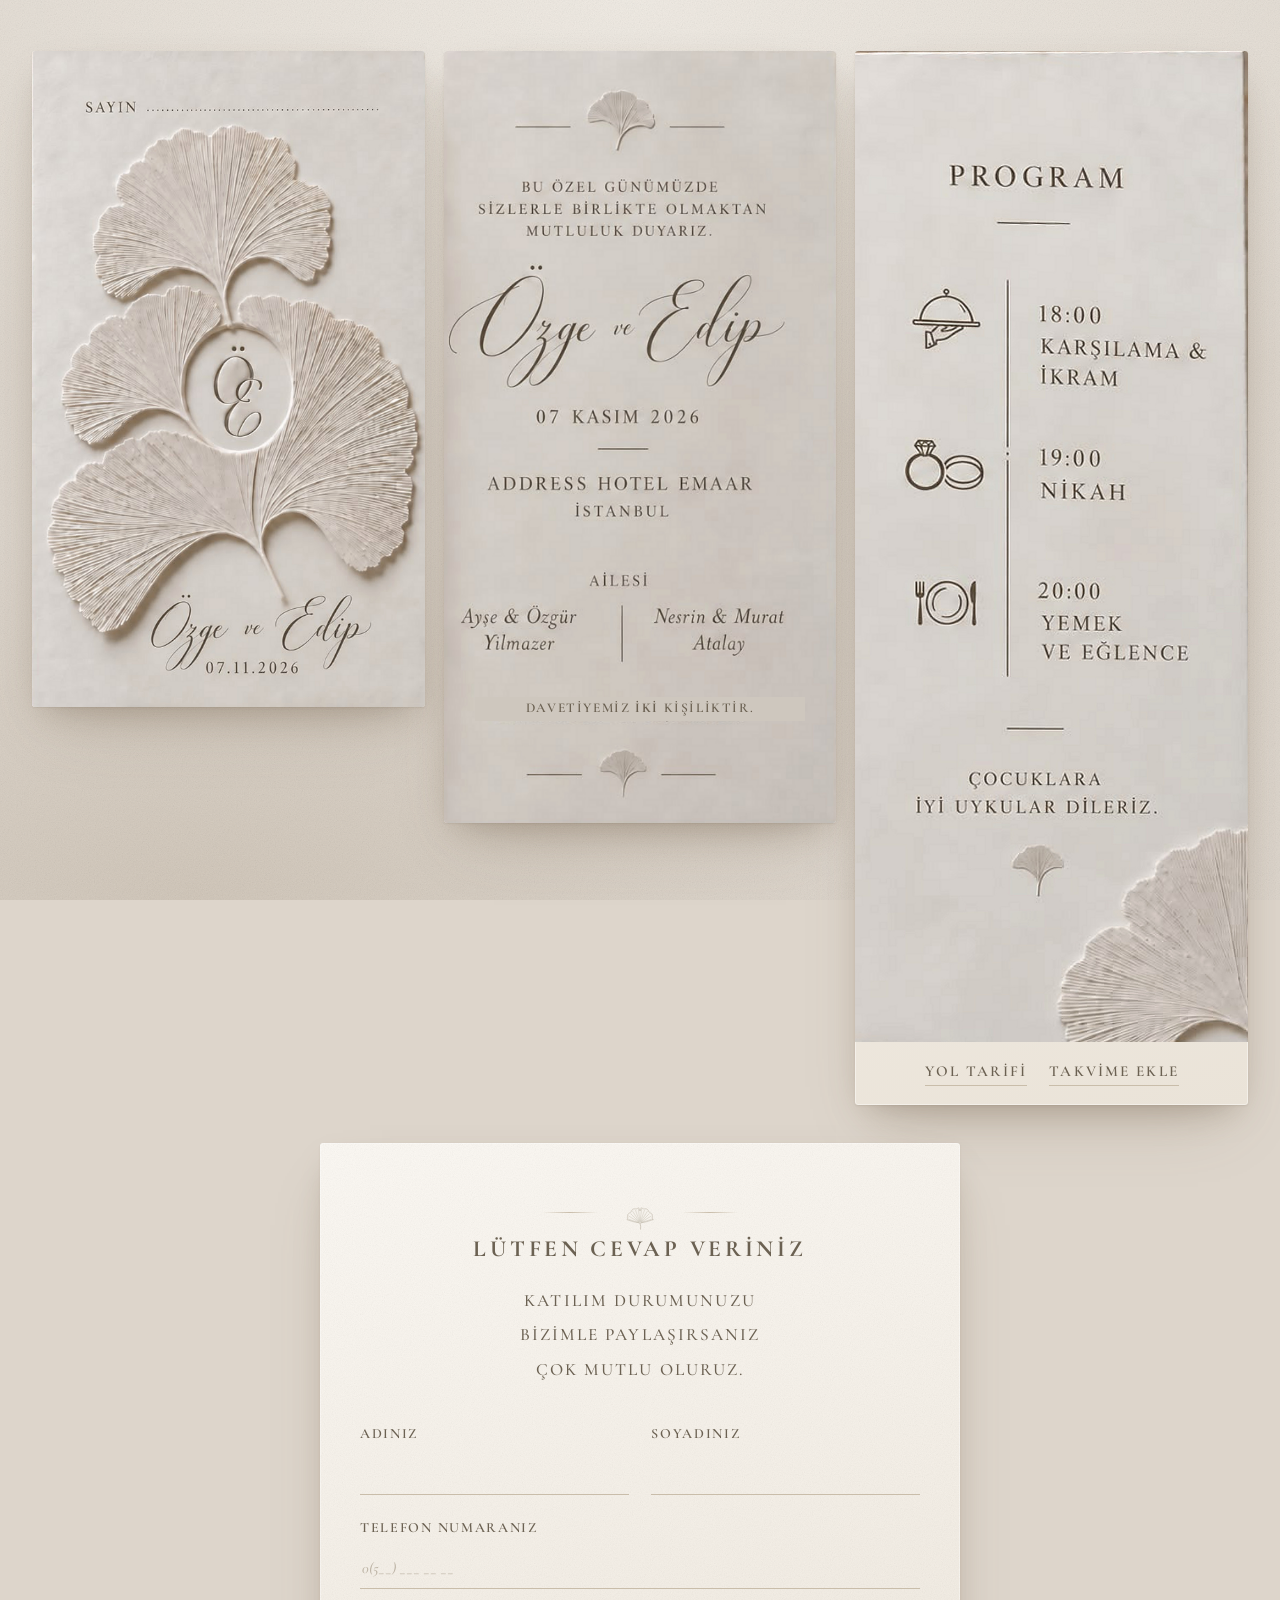
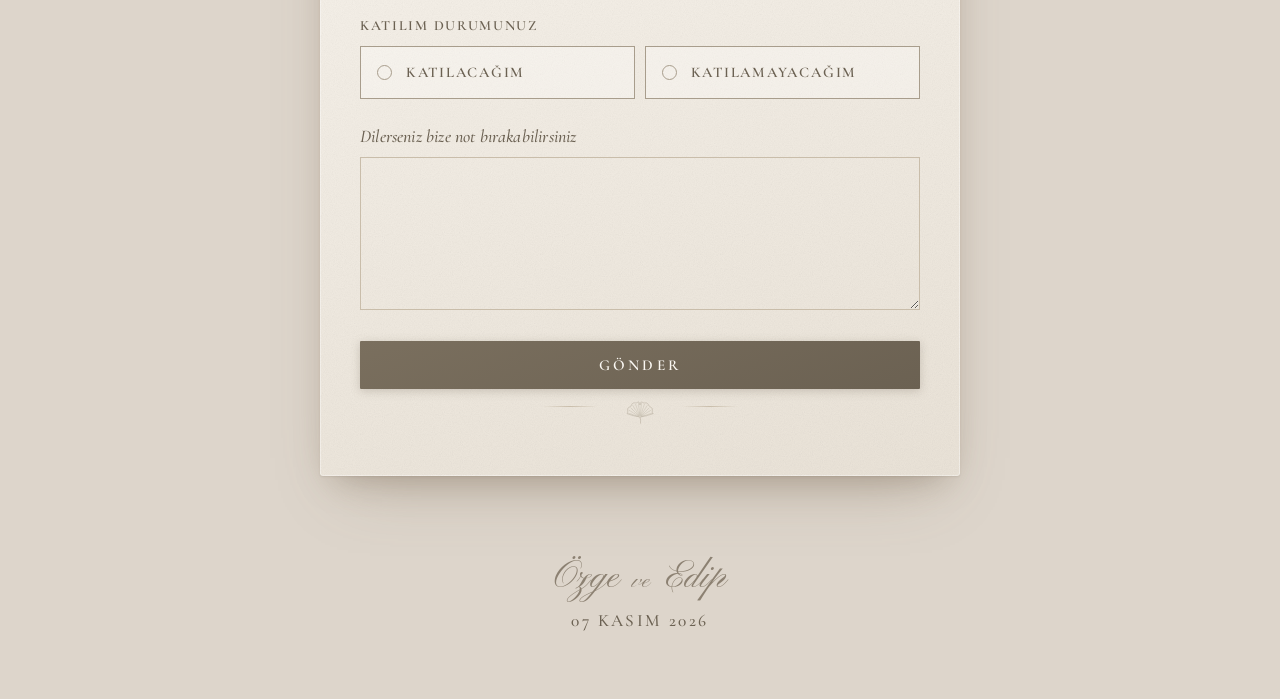
==== commit 60dcb4fd: "Davetiyeyi orijinal JPEG’den yüksek kaliteli kanatlara çevir; mobilde yukarıdan aşağı kaydır. Ekran " ====
--- a/iki-kisi/index.html
+++ b/iki-kisi/index.html
@@ -33,66 +33,48 @@
       href="https://fonts.googleapis.com/css2?family=Cormorant+Garamond:ital,wght@0,400;0,500;0,600;0,700;1,400;1,500;1,600&family=Pinyon+Script&display=swap"
       rel="stylesheet"
     />
-    <link rel="stylesheet" href="../assets/css/davetiye.css" />
+    <link rel="stylesheet" href="../assets/css/davetiye.css?v=8" />
   </head>
 
   <!-- data-kisi: davetiyenin kaç kişilik olduğu (1 veya 2) -->
   <body data-kisi="2">
     <main class="davetiye">
-      <!-- ======================= KAPAK ======================= -->
-      <section class="kanat kanat--kapak acilan" aria-label="Davetiye kapağı">
-        <p class="sayin">
-          <span class="sayin__etiket">SAYIN</span>
-          <span class="sayin__nokta" aria-hidden="true"></span>
-        </p>
-
-        <div class="kapak__gorsel">
+      <!-- Kapak, davet ve program: Davetiye.jpeg'den kırpılmış kanatlar -->
+      <section class="kanat kanat--foto acilan" aria-label="Davetiye kapağı">
+        <img
+          src="../assets/img/panel-kapak.jpg"
+          alt="Özge ve Edip düğün davetiyesi kapağı"
+          width="1128"
+          height="1884"
+          fetchpriority="high"
+          style="width:100%;height:auto;max-width:100%;display:block"
+        />
+      </section>
+
+      <section class="kanat kanat--foto kanat--davet acilan" id="davet" aria-label="Davet">
+        <div class="foto-sarma">
           <img
-            class="kapak__kabartma"
-            src="../assets/img/kapak-ginkgo.jpg"
-            alt="Kabartma ginkgo yaprakları ve Özge–Edip monogramı"
-            width="726"
-            height="921"
+            src="../assets/img/panel-davet.jpg"
+            alt="Davet metni, tarih ve mekan"
+            width="926"
+            height="1820"
+            style="width:100%;height:auto;max-width:100%;display:block"
           />
-        </div>
-
-        <p class="el-yazisi kapak__isimler">
-          Özge <span class="el-yazisi__ve">ve</span> Edip
-        </p>
-        <p class="majuskul kapak__tarih">07.11.2026</p>
-
-        <a class="kaydir" href="#davet">
-          <span class="kaydir__yazi">DAVETİYEYİ AÇ</span>
-          <span class="kaydir__ok" aria-hidden="true"></span>
-        </a>
-      </section>
-
-      <!-- ==================== DAVET METNİ ==================== -->
-      <section class="kanat kanat--davet acilan" id="davet" aria-label="Davet">
-        <div class="bordur" aria-hidden="true">
-          <span class="bordur__cizgi"></span>
-          <img class="bordur__yaprak" src="../assets/svg/sus-ginkgo.svg" alt="" width="100" height="90" />
-          <span class="bordur__cizgi"></span>
-        </div>
-
-        <p class="majuskul ortala davet__giris">
-          BU ÖZEL GÜNÜMÜZDE<br />
-          SİZLERLE BİRLİKTE<br />
-          OLMAKTAN<br />
-          MUTLULUK DUYARIZ.
-        </p>
-
-        <p class="el-yazisi ortala davet__isimler">
-          Özge <span class="el-yazisi__ve">ve</span> Edip
-        </p>
-
-        <p class="majuskul ortala davet__tarih">07 KASIM 2026</p>
-
-        <hr class="ayrac" />
-
-        <p class="majuskul ortala davet__mekan">ADDRESS HOTEL EMAAR</p>
-        <p class="majuskul majuskul--ince ortala davet__sehir">İSTANBUL</p>
-        <p class="ortala davet__yol">
+          <p class="foto-kisi majuskul">
+            DAVETİYEMİZ <span class="davet__kisi-sayi">İKİ</span> KİŞİLİKTİR.
+          </p>
+        </div>
+      </section>
+
+      <section class="kanat kanat--foto kanat--program acilan" aria-label="Program">
+        <img
+          src="../assets/img/panel-program.jpg"
+          alt="Düğün programı"
+          width="732"
+          height="1848"
+          style="width:100%;height:auto;max-width:100%;display:block"
+        />
+        <p class="foto-linkler">
           <a
             class="ince-bag"
             href="https://maps.google.com/?q=Address+Hotel+Emaar+%C4%B0stanbul"
@@ -100,61 +82,6 @@
             rel="noopener"
             >YOL TARİFİ</a
           >
-        </p>
-
-        <p class="majuskul majuskul--ince ortala davet__ailesi">AİLESİ</p>
-        <div class="aileler">
-          <p class="aile">Ayşe &amp; Özgür<br />Yılmazer</p>
-          <p class="aile">Nesrin &amp; Murat<br />Atalay</p>
-        </div>
-
-        <p class="majuskul ortala davet__kisi">
-          DAVETİYEMİZ <span class="davet__kisi-sayi">İKİ</span> KİŞİLİKTİR.
-        </p>
-
-        <div class="bordur" aria-hidden="true">
-          <span class="bordur__cizgi"></span>
-          <img class="bordur__yaprak" src="../assets/svg/sus-ginkgo.svg" alt="" width="100" height="90" />
-          <span class="bordur__cizgi"></span>
-        </div>
-      </section>
-
-      <!-- ====================== PROGRAM ====================== -->
-      <section class="kanat kanat--program acilan" aria-label="Program">
-        <h2 class="majuskul ortala baslik">PROGRAM</h2>
-        <hr class="ayrac" />
-
-        <ol class="program">
-          <li class="program__oge">
-            <img class="program__ikon" src="../assets/svg/ikon-ikram.svg" alt="" width="64" height="56" />
-            <span class="program__metin">
-              <span class="majuskul program__saat">18:00</span>
-              <span class="majuskul program__ad">KARŞILAMA &amp;<br />İKRAM</span>
-            </span>
-          </li>
-          <li class="program__oge">
-            <img class="program__ikon" src="../assets/svg/ikon-nikah.svg" alt="" width="64" height="56" />
-            <span class="program__metin">
-              <span class="majuskul program__saat">19:00</span>
-              <span class="majuskul program__ad">NİKÂH</span>
-            </span>
-          </li>
-          <li class="program__oge">
-            <img class="program__ikon" src="../assets/svg/ikon-yemek.svg" alt="" width="64" height="56" />
-            <span class="program__metin">
-              <span class="majuskul program__saat">20:00</span>
-              <span class="majuskul program__ad">YEMEK<br />VE EĞLENCE</span>
-            </span>
-          </li>
-        </ol>
-
-        <hr class="ayrac" />
-
-        <p class="majuskul majuskul--ince ortala program__dilek">
-          ÇOCUKLARA<br />İYİ UYKULAR DİLERİZ.
-        </p>
-
-        <p class="ortala davet__yol">
           <a class="ince-bag" href="../assets/ozge-edip-dugun.ics" download>TAKVİME EKLE</a>
         </p>
       </section>
--- a/assets/css/davetiye.css
+++ b/assets/css/davetiye.css
@@ -40,9 +40,16 @@
   scroll-behavior: smooth;
 }
 
+html,
+body {
+  max-width: 100%;
+  overflow-x: hidden;
+}
+
 body {
   margin: 0;
   min-height: 100%;
+  width: 100%;
   font-family: var(--serif);
   font-weight: 500;
   color: var(--murekkep);
@@ -93,13 +100,16 @@
   gap: clamp(1.5rem, 4vw, 2.75rem);
   padding: clamp(1.25rem, 4vw, 3.5rem) clamp(0.75rem, 3vw, 2rem)
     clamp(3rem, 8vw, 5rem);
+  max-width: 100%;
+  overflow-x: hidden;
 }
 
 /* Bir davetiye kanadı = kağıt kart */
 .kanat {
   position: relative;
   width: 100%;
-  max-width: var(--kanat-genislik);
+  min-width: 0;
+  max-width: min(var(--kanat-genislik), calc(100vw - 1.3rem));
   padding: var(--ic-bosluk) clamp(1.5rem, 5vw, 2.5rem);
   background-color: var(--kagit);
   background-image: linear-gradient(
@@ -132,6 +142,34 @@
   z-index: 1;
 }
 
+/* JPEG'den kırpılmış kanatlar */
+.kanat--foto {
+  padding: 0;
+  min-width: 0;
+  width: 100%;
+}
+
+.kanat--foto::after {
+  display: none;
+}
+
+.kanat--foto img {
+  box-sizing: border-box;
+  width: 100% !important;
+  max-width: 100% !important;
+  height: auto !important;
+  display: block;
+}
+
+.foto-linkler {
+  display: flex;
+  flex-wrap: wrap;
+  justify-content: center;
+  gap: 0.75rem 1.4rem;
+  margin: 0;
+  padding: 0.9rem 1rem 1.15rem;
+}
+
 /* =========================================================
    Tipografi yardımcıları
    ========================================================= */
@@ -144,6 +182,31 @@
   line-height: 1.7;
   text-transform: uppercase;
   color: var(--murekkep);
+}
+
+.kanat--davet {
+  position: relative;
+}
+
+.foto-sarma {
+  position: relative;
+}
+
+.foto-kisi {
+  position: absolute;
+  left: 8%;
+  right: 8%;
+  bottom: 13.2%;
+  z-index: 2;
+  margin: 0;
+  padding: 0.22em 0.35em 0.28em;
+  background: #cec7be;
+  text-align: center;
+  font-size: clamp(0.62rem, 2.5vw, 0.84rem);
+  letter-spacing: 0.12em;
+  line-height: 1.25;
+  font-weight: 600;
+  white-space: nowrap;
 }
 
 .majuskul--ince {
@@ -832,14 +895,42 @@
   }
 }
 
+@media (max-width: 67.99rem) {
+  html {
+    scroll-snap-type: y proximity;
+  }
+
+  .davetiye {
+    display: flex !important;
+    flex-direction: column !important;
+    align-items: stretch;
+    gap: 1.15rem;
+    padding-left: 0.65rem;
+    padding-right: 0.65rem;
+    width: 100%;
+  }
+
+  .kanat {
+    width: 100%;
+    max-width: 100%;
+    min-width: 0;
+    align-self: stretch;
+    scroll-snap-align: start;
+  }
+}
+
 @media (min-width: 68rem) {
   .davetiye {
     display: grid;
     grid-template-columns: repeat(3, minmax(0, var(--kanat-genislik)));
-    align-items: stretch;
+    align-items: start;
     justify-content: center;
     gap: clamp(0.75rem, 1.5vw, 1.25rem);
     row-gap: clamp(1.5rem, 3vw, 2.5rem);
+  }
+
+  .kanat--foto img {
+    width: 100% !important;
   }
 
   .kanat--rsvp {
